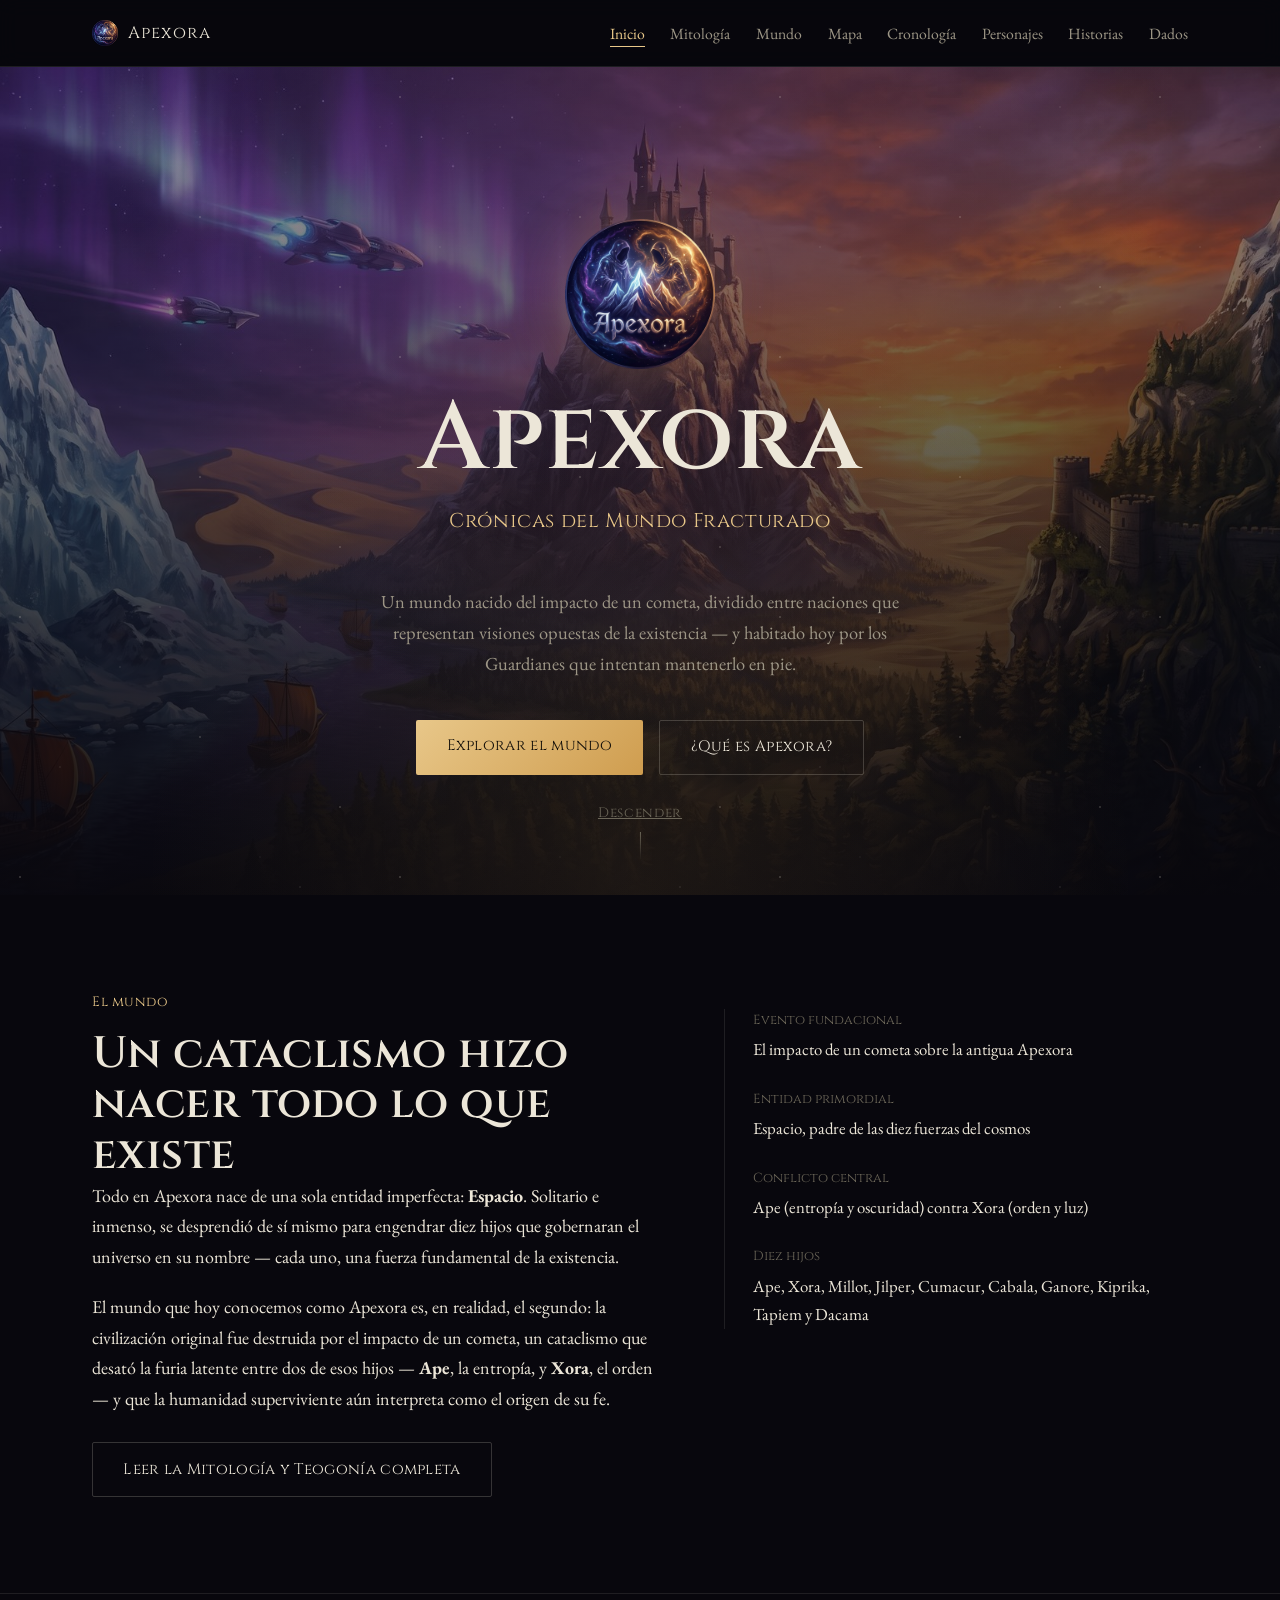
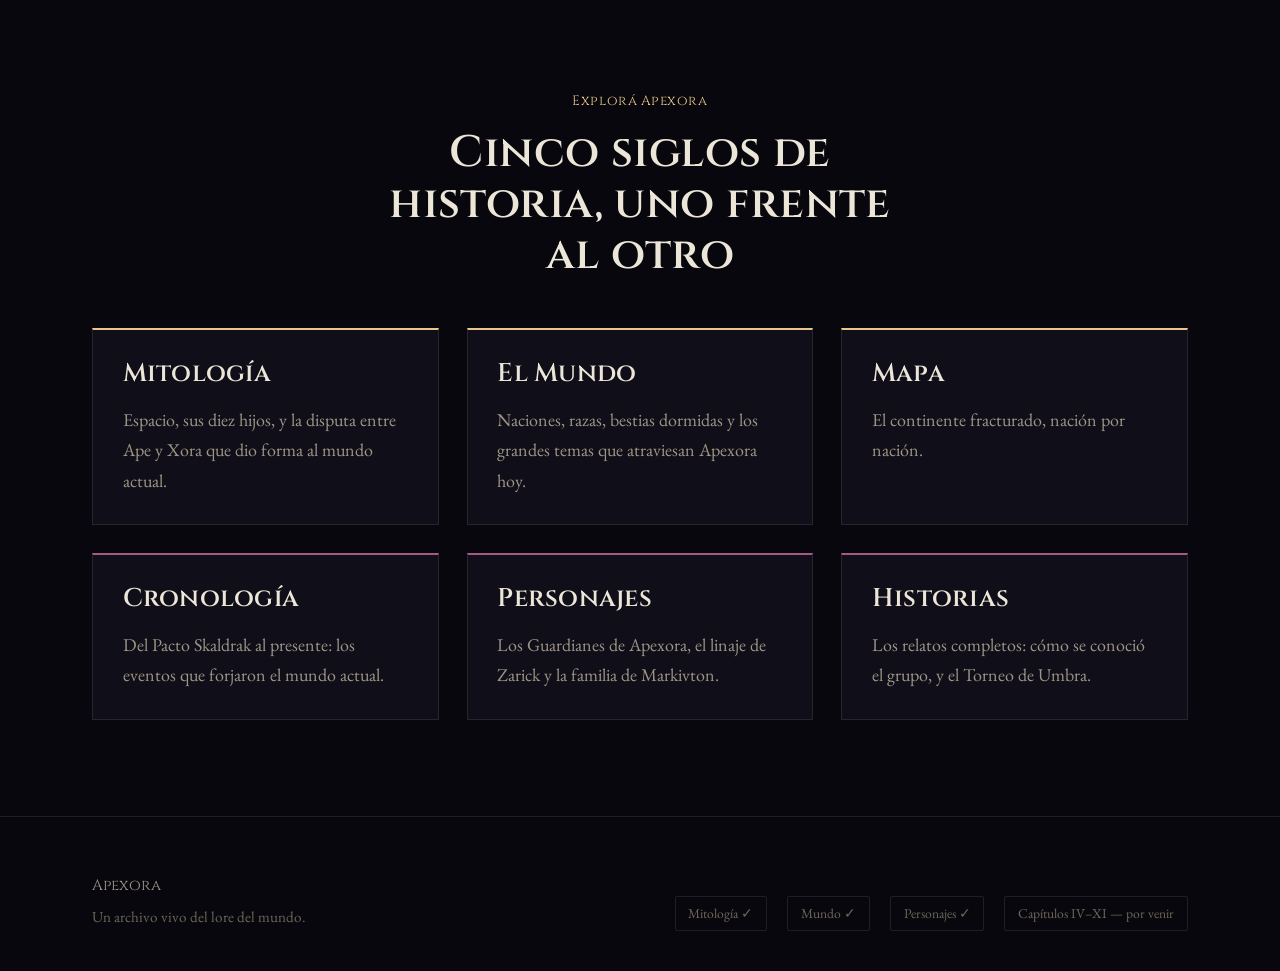
==== index.html @ 6c6b40bd "changes" ====
<!DOCTYPE html>
<html lang="es">
<head>
<meta charset="UTF-8">
<meta name="viewport" content="width=device-width, initial-scale=1.0">
<title>Apexora — Crónicas del Mundo Fracturado</title>
<meta name="description" content="Apexora: un mundo nacido del impacto de un cometa. Mitología, naciones, historia y los Guardianes que lo habitan hoy.">
<link rel="icon" href="assets/favicon.png" type="image/png">
<link rel="stylesheet" href="css/style.css">
</head>
<body>

<nav class="nav">
  <div class="nav-inner">
    <a href="index.html" class="nav-logo">
      <img class="nav-logo-mark" src="assets/logo-96.png" alt="">
      Apexora
    </a>
    <button class="nav-toggle" aria-label="Abrir menú" aria-expanded="false">&#9776;</button>
    <ul class="nav-links">
      <li><a href="index.html" class="active">Inicio</a></li>
      <li><a href="mitologia.html">Mitología</a></li>
      <li><a href="mundo.html">Mundo</a></li>
      <li><a href="mapa.html">Mapa</a></li>
      <li><a href="linea-tiempo.html">Cronología</a></li>
      <li><a href="personajes.html">Personajes</a></li>
      <li><a href="historias.html">Historias</a></li>
      <li><a href="dados.html">Dados</a></li>
    </ul>
  </div>
</nav>

<header class="hero">
  <div class="starfield" aria-hidden="true"></div>
  <img class="hero-emblem" src="assets/logo-360.png" alt="Emblema de Apexora">
  <h1>Apexora</h1>
  <p class="tagline">Crónicas del Mundo Fracturado</p>
  <p class="lede">Un mundo nacido del impacto de un cometa, dividido entre naciones que representan visiones opuestas de la existencia — y habitado hoy por los Guardianes que intentan mantenerlo en pie.</p>
  <div class="hero-actions">
    <a href="mundo.html" class="btn btn-primary">Explorar el mundo</a>
    <a href="#que-es" class="btn btn-ghost">¿Qué es Apexora?</a>
  </div>
  <a href="#que-es" class="scroll-cue">Descender</a>
</header>

<main>

<section id="que-es">
  <div class="wrap">
    <div class="intro-grid">
      <div class="prose">
        <p class="eyebrow">El mundo</p>
        <h2>Un cataclismo hizo nacer todo lo que existe</h2>
        <p>Todo en Apexora nace de una sola entidad imperfecta: <strong>Espacio</strong>. Solitario e inmenso, se desprendió de sí mismo para engendrar diez hijos que gobernaran el universo en su nombre — cada uno, una fuerza fundamental de la existencia.</p>
        <p>El mundo que hoy conocemos como Apexora es, en realidad, el segundo: la civilización original fue destruida por el impacto de un cometa, un cataclismo que desató la furia latente entre dos de esos hijos — <strong>Ape</strong>, la entropía, y <strong>Xora</strong>, el orden — y que la humanidad superviviente aún interpreta como el origen de su fe.</p>
        <p><a href="mitologia.html" class="btn btn-ghost" style="margin-top:0.5rem;">Leer la Mitología y Teogonía completa</a></p>
      </div>
      <dl class="fact-list">
        <div>
          <dt>Evento fundacional</dt>
          <dd>El impacto de un cometa sobre la antigua Apexora</dd>
        </div>
        <div>
          <dt>Entidad primordial</dt>
          <dd>Espacio, padre de las diez fuerzas del cosmos</dd>
        </div>
        <div>
          <dt>Conflicto central</dt>
          <dd>Ape (entropía y oscuridad) contra Xora (orden y luz)</dd>
        </div>
        <div>
          <dt>Diez hijos</dt>
          <dd>Ape, Xora, Millot, Jilper, Cumacur, Cabala, Ganore, Kiprika, Tapiem y Dacama</dd>
        </div>
      </dl>
    </div>
  </div>
</section>

<hr class="divider">

<section>
  <div class="wrap">
    <div class="section-head center" style="margin-left:auto;margin-right:auto;max-width:34rem;">
      <p class="eyebrow" style="text-align:center;">Explorá Apexora</p>
      <h2>Cinco siglos de historia, uno frente al otro</h2>
    </div>
    <div class="nation-grid cols-3">
      <article class="nation-card">
        <h3><a href="mitologia.html" style="text-decoration:none;color:inherit;">Mitología</a></h3>
        <p style="color:var(--ink-dim);margin:0;">Espacio, sus diez hijos, y la disputa entre Ape y Xora que dio forma al mundo actual.</p>
      </article>
      <article class="nation-card">
        <h3><a href="mundo.html" style="text-decoration:none;color:inherit;">El Mundo</a></h3>
        <p style="color:var(--ink-dim);margin:0;">Naciones, razas, bestias dormidas y los grandes temas que atraviesan Apexora hoy.</p>
      </article>
      <article class="nation-card">
        <h3><a href="mapa.html" style="text-decoration:none;color:inherit;">Mapa</a></h3>
        <p style="color:var(--ink-dim);margin:0;">El continente fracturado, nación por nación.</p>
      </article>
      <article class="nation-card umbra-accent">
        <h3><a href="linea-tiempo.html" style="text-decoration:none;color:inherit;">Cronología</a></h3>
        <p style="color:var(--ink-dim);margin:0;">Del Pacto Skaldrak al presente: los eventos que forjaron el mundo actual.</p>
      </article>
      <article class="nation-card umbra-accent">
        <h3><a href="personajes.html" style="text-decoration:none;color:inherit;">Personajes</a></h3>
        <p style="color:var(--ink-dim);margin:0;">Los Guardianes de Apexora, el linaje de Zarick y la familia de Markivton.</p>
      </article>
      <article class="nation-card umbra-accent">
        <h3><a href="historias.html" style="text-decoration:none;color:inherit;">Historias</a></h3>
        <p style="color:var(--ink-dim);margin:0;">Los relatos completos: cómo se conoció el grupo, y el Torneo de Umbra.</p>
      </article>
    </div>
  </div>
</section>

</main>

<footer>
  <div class="wrap footer-inner">
    <div>
      <div class="f-title">Apexora</div>
      <div>Un archivo vivo del lore del mundo.</div>
    </div>
    <ul class="roadmap">
      <li>Mitología ✓</li>
      <li>Mundo ✓</li>
      <li>Personajes ✓</li>
      <li>Capítulos IV–XI — por venir</li>
    </ul>
  </div>
</footer>

<script src="js/main.js"></script>
</body>
</html>
---- css/style.css ----
/* =========================================================
   APEXORA — hoja de estilos principal
   Sistema de diseño: cosmogonía oscura.
   Dualidad Ape (entropía/oscuridad) vs Xora (orden/luz)
   ========================================================= */

@import url('https://fonts.googleapis.com/css2?family=Cinzel:wght@400;600;700&family=EB+Garamond:ital,wght@0,400;0,500;0,600;1,400&display=swap');

:root {
  /* Color */
  --bg:        #08070d;
  --bg-elev:   #100e18;
  --bg-elev-2: #17141f;
  --gold:      #cf9d4f;
  --gold-soft: #e8c789;
  --umbra:     #6f2f52;
  --umbra-soft:#a35a83;
  --ink:       #ece6d8;
  --ink-dim:   #9d9686;
  --ink-faint: #6c6759;
  --line:      rgba(236, 230, 216, 0.10);
  --line-strong: rgba(236, 230, 216, 0.20);

  /* Type */
  --f-display: 'Cinzel', 'Iowan Old Style', serif;
  --f-body: 'EB Garamond', 'Iowan Old Style', Georgia, serif;

  /* Layout */
  --content-w: 42rem;
  --wide-w: 72rem;
}

* { box-sizing: border-box; }

html {
  scroll-behavior: smooth;
}

@media (prefers-reduced-motion: reduce) {
  html { scroll-behavior: auto; }
  * { animation-duration: 0.001ms !important; animation-iteration-count: 1 !important; transition-duration: 0.001ms !important; }
}

body {
  margin: 0;
  background: var(--bg);
  color: var(--ink);
  font-family: var(--f-body);
  font-size: 1.125rem;
  line-height: 1.7;
  -webkit-font-smoothing: antialiased;
}

img { max-width: 100%; display: block; }

a { color: inherit; }

::selection {
  background: var(--umbra);
  color: var(--ink);
}

:focus-visible {
  outline: 2px solid var(--gold-soft);
  outline-offset: 3px;
}

h1, h2, h3 {
  font-family: var(--f-display);
  font-weight: 600;
  letter-spacing: 0.01em;
  margin: 0;
  color: var(--ink);
}

h1 { font-size: clamp(2.75rem, 8vw, 6rem); line-height: 1.05; }
h2 { font-size: clamp(1.9rem, 4vw, 2.75rem); line-height: 1.15; }
h3 { font-size: clamp(1.25rem, 2.4vw, 1.6rem); line-height: 1.25; }

p { margin: 0 0 1.1em; }
p:last-child { margin-bottom: 0; }

.eyebrow {
  font-family: var(--f-display);
  font-size: 0.85rem;
  color: var(--gold-soft);
  letter-spacing: 0.04em;
}

/* ---------- layout helpers ---------- */

.wrap {
  max-width: var(--wide-w);
  margin: 0 auto;
  padding: 0 1.75rem;
}

.prose {
  max-width: var(--content-w);
}

.center { text-align: center; }

section {
  padding: 6rem 0;
  position: relative;
}

.section-head {
  max-width: 38rem;
  margin: 0 0 3rem;
}

.section-head + .section-head { margin-top: 0; }

.divider {
  border: none;
  height: 1px;
  background: var(--line);
  margin: 0;
}

/* ---------- starfield background ---------- */

.starfield {
  position: absolute;
  inset: 0;
  overflow: hidden;
  pointer-events: none;
  background:
    radial-gradient(ellipse at 50% 0%, rgba(111, 47, 82, 0.28), transparent 60%),
    radial-gradient(ellipse at 50% 100%, rgba(207, 157, 79, 0.10), transparent 55%);
}

.starfield::before,
.starfield::after {
  content: "";
  position: absolute;
  inset: 0;
  background-repeat: repeat;
  opacity: 0.6;
}

.starfield::before {
  background-image: radial-gradient(1.5px 1.5px at 20px 30px, rgba(236,230,216,0.55), transparent),
    radial-gradient(1px 1px at 120px 80px, rgba(236,230,216,0.4), transparent),
    radial-gradient(1.5px 1.5px at 200px 150px, rgba(236,230,216,0.5), transparent),
    radial-gradient(1px 1px at 60px 180px, rgba(236,230,216,0.35), transparent),
    radial-gradient(1px 1px at 300px 40px, rgba(236,230,216,0.4), transparent),
    radial-gradient(1.5px 1.5px at 340px 220px, rgba(236,230,216,0.5), transparent);
  background-size: 380px 260px;
}

.starfield::after {
  background-image: radial-gradient(1px 1px at 80px 60px, rgba(236,230,216,0.3), transparent),
    radial-gradient(1px 1px at 260px 190px, rgba(236,230,216,0.3), transparent),
    radial-gradient(1.5px 1.5px at 160px 240px, rgba(236,230,216,0.35), transparent);
  background-size: 300px 300px;
  opacity: 0.4;
}

/* ---------- nav ---------- */

.nav {
  position: sticky;
  top: 0;
  z-index: 40;
  background: rgba(8, 7, 13, 0.72);
  backdrop-filter: blur(10px);
  border-bottom: 1px solid var(--line);
}

.nav-inner {
  display: flex;
  align-items: center;
  justify-content: space-between;
  padding: 1.1rem 1.75rem;
  max-width: var(--wide-w);
  margin: 0 auto;
}

.nav-logo {
  font-family: var(--f-display);
  font-size: 1.05rem;
  letter-spacing: 0.06em;
  text-decoration: none;
  color: var(--ink);
  display: flex;
  align-items: center;
  gap: 0.6rem;
}

.nav-logo-mark {
  width: 26px;
  height: 26px;
  flex: none;
  object-fit: contain;
}

.page-emblem {
  width: min(96px, 22vw);
  margin: 0 0 1.25rem;
  filter: drop-shadow(0 0 20px rgba(207, 157, 79, 0.25));
}

.nav-links {
  display: flex;
  align-items: center;
  gap: 1.6rem;
  list-style: none;
  margin: 0;
  padding: 0;
  flex-wrap: wrap;
  row-gap: 0.5rem;
}

.nav-links a {
  text-decoration: none;
  color: var(--ink-dim);
  font-size: 0.98rem;
  transition: color 0.2s ease;
  border-bottom: 1px solid transparent;
  padding-bottom: 2px;
}

.nav-links a:hover { color: var(--ink); }

.nav-links a.active {
  color: var(--gold-soft);
  border-bottom-color: var(--gold-soft);
}

.nav-links .soon {
  color: var(--ink-faint);
  font-size: 0.98rem;
  cursor: default;
  position: relative;
}

.nav-links .soon sup {
  font-family: var(--f-body);
  font-style: italic;
  font-size: 0.62rem;
  margin-left: 0.15rem;
  color: var(--ink-faint);
}

.nav-toggle {
  display: none;
  background: none;
  border: none;
  color: var(--ink);
  font-size: 1.5rem;
  cursor: pointer;
  padding: 0.25rem 0.5rem;
}

@media (max-width: 780px) {
  .nav-toggle { display: block; }
  .nav-links {
    position: absolute;
    top: 100%;
    left: 0;
    right: 0;
    flex-direction: column;
    align-items: flex-start;
    gap: 1.1rem;
    background: var(--bg-elev);
    padding: 0 1.75rem;
    border-bottom: 1px solid transparent;
    max-height: 0;
    opacity: 0;
    overflow: hidden;
    transition: max-height 0.4s ease, opacity 0.3s ease, padding 0.4s ease, border-color 0.4s ease;
  }
  .nav-links.open {
    max-height: 480px;
    opacity: 1;
    padding: 1.5rem 1.75rem 2rem;
    border-bottom: 1px solid var(--line);
  }
}

/* ---------- hero ---------- */

.hero {
  position: relative;
  min-height: 92vh;
  display: flex;
  flex-direction: column;
  align-items: center;
  justify-content: center;
  text-align: center;
  padding: 6rem 1.75rem 4rem;
  overflow: hidden;
  background-image:
    linear-gradient(180deg, rgba(8,7,13,0.35) 0%, rgba(8,7,13,0.7) 58%, rgba(8,7,13,0.97) 100%),
    url('../assets/hero-landscape.jpg');
  background-size: cover;
  background-position: center 32%;
}

.hero-orbit {
  width: min(420px, 78vw);
  margin: 0 auto 1.25rem;
  opacity: 0;
  animation: rise 1.1s ease 0.1s forwards;
}

.hero-emblem {
  width: min(150px, 32vw);
  margin: 0 auto 1.25rem;
  opacity: 0;
  animation: rise 1.1s ease 0.1s forwards;
  filter: drop-shadow(0 0 28px rgba(207, 157, 79, 0.3));
}

.hero h1 {
  opacity: 0;
  animation: rise 1s ease 0.35s forwards;
}

.hero .tagline {
  opacity: 0;
  animation: rise 1s ease 0.55s forwards;
  font-family: var(--f-display);
  color: var(--gold-soft);
  font-size: clamp(1rem, 1.6vw, 1.25rem);
  letter-spacing: 0.03em;
  margin-top: 0.9rem;
}

.hero .lede {
  opacity: 0;
  animation: rise 1s ease 0.72s forwards;
  max-width: 34rem;
  margin: 1.6rem auto 0;
  color: var(--ink-dim);
  font-size: 1.15rem;
}

.hero-actions {
  opacity: 0;
  animation: rise 1s ease 0.9s forwards;
  margin-top: 2.5rem;
  display: flex;
  gap: 1rem;
  flex-wrap: wrap;
  justify-content: center;
}

@keyframes rise {
  from { opacity: 0; transform: translateY(14px); }
  to { opacity: 1; transform: translateY(0); }
}

.btn {
  display: inline-block;
  font-family: var(--f-display);
  font-size: 0.95rem;
  letter-spacing: 0.02em;
  text-decoration: none;
  padding: 0.85rem 1.9rem;
  border-radius: 2px;
  transition: transform 0.2s ease, background 0.2s ease, border-color 0.2s ease;
}

.btn-primary {
  background: linear-gradient(135deg, var(--gold-soft), var(--gold));
  color: #14100a;
}

.btn-primary:hover { transform: translateY(-2px); }

.btn-ghost {
  border: 1px solid var(--line-strong);
  color: var(--ink);
}

.btn-ghost:hover { border-color: var(--gold-soft); color: var(--gold-soft); }

.scroll-cue {
  position: absolute;
  bottom: 2.2rem;
  left: 50%;
  transform: translateX(-50%);
  color: var(--ink-faint);
  font-size: 0.85rem;
  font-family: var(--f-display);
  letter-spacing: 0.05em;
  display: flex;
  flex-direction: column;
  align-items: center;
  gap: 0.4rem;
}

.scroll-cue::after {
  content: "";
  width: 1px;
  height: 28px;
  background: linear-gradient(var(--ink-faint), transparent);
}

/* ---------- intro / summary blocks ---------- */

.intro-grid {
  display: grid;
  grid-template-columns: 1.1fr 0.9fr;
  gap: 4rem;
  align-items: start;
}

@media (max-width: 860px) {
  .intro-grid { grid-template-columns: 1fr; gap: 2.5rem; }
}

.fact-list {
  display: flex;
  flex-direction: column;
  gap: 1.5rem;
  border-left: 1px solid var(--line);
  padding-left: 1.75rem;
}

.fact-list dt {
  font-family: var(--f-display);
  font-size: 0.82rem;
  color: var(--ink-faint);
  margin-bottom: 0.25rem;
}

.fact-list dd {
  margin: 0;
  font-size: 1.05rem;
  color: var(--ink);
}

/* ---------- orbit diagram ---------- */

.orbit-wrap {
  position: relative;
  width: 100%;
  max-width: 560px;
  margin: 0 auto;
}

.orbit-caption {
  min-height: 4.5rem;
  text-align: center;
  margin-top: 1.5rem;
}

.orbit-caption .name {
  font-family: var(--f-display);
  font-size: 1.15rem;
  color: var(--gold-soft);
}

.orbit-caption .epithet {
  color: var(--ink-dim);
  font-style: italic;
  font-size: 0.95rem;
  margin-top: 0.2rem;
}

.orbit-caption .hint {
  color: var(--ink-faint);
  font-size: 0.9rem;
}

.orbit-node { cursor: pointer; }
.orbit-node circle.core { transition: r 0.2s ease, opacity 0.2s ease; }
.orbit-node text { font-family: var(--f-display); pointer-events: none; }
.orbit-node:hover circle.core,
.orbit-node.active circle.core { r: 9; }
.orbit-ring { animation: spin 120s linear infinite; transform-origin: center; }

@keyframes spin {
  to { transform: rotate(360deg); }
}

@media (prefers-reduced-motion: reduce) {
  .orbit-ring { animation: none; }
}

/* ---------- deity cards ---------- */

.pair {
  display: grid;
  grid-template-columns: 1fr auto 1fr;
  gap: 2.5rem;
  align-items: stretch;
  padding: 3rem 0;
  border-top: 1px solid var(--line);
}

.pair:first-of-type { border-top: none; }

.pair-vs {
  display: flex;
  align-items: center;
  justify-content: center;
  font-family: var(--f-display);
  color: var(--ink-faint);
  font-size: 0.8rem;
}

@media (max-width: 780px) {
  .pair { grid-template-columns: 1fr; gap: 1.5rem; }
  .pair-vs { display: none; }
}

.deity {
  padding: 0.25rem 0;
}

.deity h3 {
  color: var(--gold-soft);
}

.deity.umbra h3 { color: var(--umbra-soft); }

.deity .epithet {
  display: block;
  font-style: italic;
  color: var(--ink-dim);
  font-size: 0.95rem;
  margin: 0.15rem 0 0.9rem;
}

.solo-deities {
  display: grid;
  grid-template-columns: 1fr 1fr;
  gap: 2.5rem;
  padding-top: 3rem;
  border-top: 1px solid var(--line);
}

@media (max-width: 780px) {
  .solo-deities { grid-template-columns: 1fr; }
}

/* ---------- feature panel (Espacio) ---------- */

.panel {
  background: var(--bg-elev);
  border: 1px solid var(--line);
  padding: clamp(2rem, 5vw, 4rem);
  border-radius: 3px;
  position: relative;
}

.panel::before {
  content: "";
  position: absolute;
  top: 0; left: 0; right: 0;
  height: 1px;
  background: linear-gradient(90deg, transparent, var(--gold-soft), var(--umbra-soft), transparent);
  opacity: 0.6;
}

/* ---------- duality split (Apexora / world section) ---------- */

.duality {
  position: relative;
  background:
    linear-gradient(120deg, rgba(207,157,79,0.10), transparent 45%),
    linear-gradient(240deg, rgba(111,47,82,0.22), transparent 45%);
  border: 1px solid var(--line);
  padding: clamp(2rem, 5vw, 4rem);
}

.duality-labels {
  display: flex;
  justify-content: space-between;
  font-family: var(--f-display);
  font-size: 0.85rem;
  margin-bottom: 2rem;
  color: var(--ink-faint);
}

.duality-labels .light { color: var(--gold-soft); }
.duality-labels .dark { color: var(--umbra-soft); }

/* ---------- footer ---------- */

footer {
  border-top: 1px solid var(--line);
  padding: 3.5rem 0 2.5rem;
  color: var(--ink-faint);
  font-size: 0.95rem;
}

.footer-inner {
  display: flex;
  justify-content: space-between;
  align-items: flex-end;
  flex-wrap: wrap;
  gap: 1.5rem;
}

.footer-inner .f-title {
  font-family: var(--f-display);
  color: var(--ink-dim);
  font-size: 0.95rem;
  margin-bottom: 0.4rem;
}

.roadmap {
  display: flex;
  gap: 1.25rem;
  flex-wrap: wrap;
  list-style: none;
  padding: 0;
  margin: 0;
}

.roadmap li {
  border: 1px solid var(--line);
  padding: 0.3rem 0.8rem;
  border-radius: 2px;
  font-size: 0.85rem;
}

/* ---------- page header (non-hero pages) ---------- */

.page-header {
  padding: 5rem 0 3rem;
  position: relative;
}

.page-header h1 {
  font-size: clamp(2.25rem, 6vw, 3.75rem);
}

.toc {
  display: flex;
  gap: 1.75rem;
  flex-wrap: wrap;
  margin-top: 2rem;
  padding-top: 1.5rem;
  border-top: 1px solid var(--line);
}

.toc a {
  text-decoration: none;
  color: var(--ink-dim);
  font-size: 0.95rem;
  border-bottom: 1px solid transparent;
  transition: color 0.25s ease, border-color 0.25s ease;
}

.toc a:hover { color: var(--gold-soft); border-color: var(--gold-soft); }

/* ---------- nation / region cards ---------- */

.nation-grid {
  display: grid;
  grid-template-columns: 1fr 1fr;
  gap: 1.75rem;
}

.nation-grid.cols-3 { grid-template-columns: repeat(3, 1fr); }

@media (max-width: 900px) {
  .nation-grid.cols-3 { grid-template-columns: 1fr 1fr; }
}

@media (max-width: 780px) {
  .nation-grid { grid-template-columns: 1fr; }
}

.nation-card {
  background: var(--bg-elev);
  border: 1px solid var(--line);
  border-top: 2px solid var(--gold-soft);
  padding: 1.75rem 1.85rem;
  transition: transform 0.3s ease, border-color 0.3s ease, box-shadow 0.3s ease;
}

.nation-card:hover {
  transform: translateY(-3px);
  box-shadow: 0 14px 28px rgba(0,0,0,0.28);
}

.nation-card.umbra-accent { border-top-color: var(--umbra-soft); }

.nation-card h3 { margin-bottom: 0.9rem; }

.nation-card dl {
  margin: 0;
  display: grid;
  grid-template-columns: auto 1fr;
  gap: 0.35rem 0.75rem;
  font-size: 0.98rem;
}

.nation-card dt {
  color: var(--ink-faint);
  font-family: var(--f-display);
  font-size: 0.78rem;
  align-self: baseline;
  padding-top: 0.15rem;
}

.nation-card dd {
  margin: 0;
  color: var(--ink);
}

.chip-row {
  display: flex;
  flex-wrap: wrap;
  gap: 0.75rem;
}

.chip {
  border: 1px solid var(--line);
  padding: 0.5rem 1rem;
  border-radius: 2px;
  font-size: 0.95rem;
  color: var(--ink-dim);
  transition: border-color 0.25s ease, color 0.25s ease;
}

.chip:hover { border-color: var(--gold-soft); color: var(--ink); }

.hint {
  color: var(--ink-faint);
  font-size: 0.95rem;
  font-style: italic;
}

.chip strong { color: var(--ink); }

/* ---------- map page ---------- */

.map-figure {
  border: 1px solid var(--line);
  padding: 0.5rem;
  background: var(--bg-elev);
}

.map-figure img { width: 100%; display: block; }

.region-list {
  display: grid;
  grid-template-columns: repeat(auto-fill, minmax(220px, 1fr));
  gap: 1rem;
  margin-top: 2rem;
  list-style: none;
  padding: 0;
}

.region-list li {
  border: 1px solid var(--line);
  padding: 1rem 1.25rem;
  transition: border-color 0.25s ease, transform 0.25s ease;
}

.region-list li:hover { border-color: var(--gold-soft); transform: translateY(-2px); }

.region-list .r-name {
  font-family: var(--f-display);
  color: var(--gold-soft);
  font-size: 1rem;
}

.region-list .r-status {
  display: block;
  margin-top: 0.3rem;
  color: var(--ink-faint);
  font-size: 0.88rem;
  font-style: italic;
}

.region-list a.r-name { text-decoration: none; }
.region-list a.r-name:hover { text-decoration: underline; }

/* ---------- lore tables ---------- */

.lore-table {
  width: 100%;
  border-collapse: collapse;
  margin: 1.75rem 0;
  font-size: 0.92rem;
}

.lore-table caption {
  text-align: left;
  font-family: var(--f-display);
  font-size: 0.85rem;
  color: var(--ink-faint);
  margin-bottom: 0.6rem;
}

.lore-table th, .lore-table td {
  border-bottom: 1px solid var(--line);
  padding: 0.55rem 0.75rem;
  text-align: left;
}

.lore-table th {
  color: var(--gold-soft);
  font-family: var(--f-display);
  font-weight: 400;
  font-size: 0.82rem;
}

.lore-table td { color: var(--ink-dim); }
.lore-table td:first-child { color: var(--ink); }

.lore-table-scroll {
  overflow-x: auto;
}

/* ---------- timeline ---------- */

.timeline {
  position: relative;
  padding-left: 2rem;
  border-left: 1px solid var(--line-strong);
}

.timeline-item {
  position: relative;
  padding-bottom: 2.75rem;
}

.timeline-item:last-child { padding-bottom: 0; }

.timeline-item::before {
  content: "";
  position: absolute;
  left: -2.4rem;
  top: 0.35rem;
  width: 10px;
  height: 10px;
  border-radius: 50%;
  background: var(--gold-soft);
  box-shadow: 0 0 0 4px rgba(207,157,79,0.15);
}

.timeline-item .year {
  font-family: var(--f-display);
  color: var(--gold-soft);
  font-size: 0.95rem;
  display: block;
  margin-bottom: 0.3rem;
}

.timeline-item h3 { margin-bottom: 0.5rem; }

/* ---------- character cards ---------- */

.char-grid {
  display: grid;
  grid-template-columns: 1fr 1fr 1fr;
  gap: 1.75rem;
}

@media (max-width: 980px) {
  .char-grid { grid-template-columns: 1fr 1fr; }
}

@media (max-width: 620px) {
  .char-grid { grid-template-columns: 1fr; }
}

.char-card {
  background: var(--bg-elev);
  border: 1px solid var(--line);
  padding: 1.6rem 1.5rem;
  display: flex;
  flex-direction: column;
  gap: 0.6rem;
  transition: transform 0.3s ease, box-shadow 0.3s ease;
}

.char-card:hover {
  transform: translateY(-3px);
  box-shadow: 0 14px 28px rgba(0,0,0,0.28);
}

.char-card h3 { font-size: 1.15rem; }

.char-card .role {
  font-style: italic;
  color: var(--gold-soft);
  font-size: 0.9rem;
  margin-top: -0.4rem;
}

.char-card p {
  font-size: 1rem;
  color: var(--ink-dim);
}

.char-card .stats {
  font-size: 0.85rem;
  color: var(--ink-faint);
  border-top: 1px solid var(--line);
  padding-top: 0.6rem;
  margin-top: auto;
}

/* ---------- story / historias page ---------- */

.story-block {
  max-width: var(--content-w);
  margin: 0 auto;
}

.story-block h3 {
  color: var(--gold-soft);
  margin-top: 2.5rem;
  margin-bottom: 1rem;
}

.story-block h4 {
  font-family: var(--f-display);
  font-size: 1.05rem;
  color: var(--ink);
  margin: 2rem 0 0.75rem;
}

.story-block p { color: var(--ink); }

.story-meta {
  color: var(--ink-faint);
  font-style: italic;
  font-size: 0.95rem;
  margin-bottom: 1.5rem;
}

.dialogue { color: var(--ink); }

.bracket-note {
  background: var(--bg-elev);
  border: 1px solid var(--line);
  padding: 1.5rem 1.75rem;
  margin: 1.5rem 0;
  font-size: 0.98rem;
}

.upcoming-chapters {
  list-style: none;
  padding: 0;
  display: grid;
  grid-template-columns: 1fr 1fr;
  gap: 0.6rem;
  color: var(--ink-faint);
  font-size: 0.95rem;
}

@media (max-width: 620px) {
  .upcoming-chapters { grid-template-columns: 1fr; }
}

/* ---------- scroll reveal ---------- */

.reveal {
  opacity: 0;
  transform: translateY(18px);
  transition: opacity 0.7s ease, transform 0.7s ease;
}

.reveal.is-visible {
  opacity: 1;
  transform: translateY(0);
}

@media (prefers-reduced-motion: reduce) {
  .reveal { opacity: 1; transform: none; transition: none; }
}

/* ---------- dice roller ---------- */

.dice-grid {
  display: grid;
  grid-template-columns: repeat(auto-fit, minmax(84px, 1fr));
  gap: 0.85rem;
  margin: 2rem 0;
}

.die-btn {
  font-family: var(--f-display);
  font-size: 1.1rem;
  color: var(--ink-dim);
  background: var(--bg-elev);
  border: 1px solid var(--line);
  padding: 1.1rem 0.5rem;
  cursor: pointer;
  transition: border-color 0.2s ease, color 0.2s ease, transform 0.2s ease, background 0.2s ease;
}

.die-btn:hover { border-color: var(--gold-soft); color: var(--ink); transform: translateY(-2px); }

.die-btn.active {
  color: #14100a;
  background: linear-gradient(135deg, var(--gold-soft), var(--gold));
  border-color: var(--gold);
}

.roll-controls {
  display: flex;
  flex-wrap: wrap;
  gap: 2rem;
  align-items: flex-end;
  margin-bottom: 2rem;
  transition: opacity 0.3s ease;
}

.roll-field label {
  display: block;
  font-family: var(--f-display);
  font-size: 0.78rem;
  color: var(--ink-faint);
  margin-bottom: 0.5rem;
}

.stepper {
  display: flex;
  align-items: stretch;
  border: 1px solid var(--line);
  transition: border-color 0.25s ease;
}

.stepper button {
  background: none;
  border: none;
  color: var(--ink-dim);
  font-size: 1.1rem;
  width: 2.5rem;
  cursor: pointer;
  transition: color 0.2s ease, background 0.2s ease;
}

.stepper button:hover { color: var(--gold-soft); background: rgba(207,157,79,0.08); }

.stepper input {
  width: 3.5rem;
  border: none;
  border-left: 1px solid var(--line);
  border-right: 1px solid var(--line);
  background: transparent;
  color: var(--ink);
  text-align: center;
  font-family: var(--f-body);
  font-size: 1rem;
  -moz-appearance: textfield;
}

.stepper input::-webkit-outer-spin-button,
.stepper input::-webkit-inner-spin-button { -webkit-appearance: none; margin: 0; }

.adv-toggle { display: flex; gap: 0.6rem; }

.adv-btn {
  border: 1px solid var(--line);
  background: none;
  color: var(--ink-dim);
  font-family: var(--f-display);
  font-size: 0.82rem;
  padding: 0.6rem 1rem;
  cursor: pointer;
  transition: border-color 0.2s ease, color 0.2s ease, background 0.2s ease;
}

.adv-btn:hover { border-color: var(--gold-soft); color: var(--ink); }

.adv-btn.active { color: var(--gold-soft); border-color: var(--gold-soft); background: rgba(207,157,79,0.1); }

.roll-btn {
  display: block;
  width: 100%;
  text-align: center;
  border: none;
  cursor: pointer;
  font-size: 1.05rem;
}

.roll-result {
  margin-top: 2rem;
  text-align: center;
  transition: border-color 0.3s ease;
}

.roll-total {
  font-family: var(--f-display);
  font-size: clamp(3rem, 10vw, 5rem);
  color: var(--gold-soft);
  line-height: 1;
}

.roll-total.rolling { animation: roll-shake 0.08s linear infinite; }

@keyframes roll-shake {
  0% { transform: translateY(0) rotate(0deg); }
  25% { transform: translateY(-3px) rotate(-2deg); }
  50% { transform: translateY(0) rotate(0deg); }
  75% { transform: translateY(3px) rotate(2deg); }
  100% { transform: translateY(0) rotate(0deg); }
}

.roll-breakdown {
  margin-top: 0.75rem;
  color: var(--ink-dim);
  font-size: 1rem;
}

.roll-crit { color: var(--gold-soft); }
.roll-fail { color: var(--umbra-soft); }

.roll-history {
  list-style: none;
  padding: 0;
  margin: 2rem 0 0;
  display: flex;
  flex-direction: column;
  gap: 0.75rem;
}

.roll-history li {
  border: 1px solid var(--line);
  padding: 0.85rem 1.1rem;
  font-size: 0.95rem;
  color: var(--ink-dim);
  display: flex;
  justify-content: space-between;
  gap: 1rem;
  transition: border-color 0.25s ease, transform 0.25s ease;
}

.roll-history li:hover { border-color: var(--gold-soft); transform: translateX(2px); }

.roll-history li .rh-total {
  color: var(--gold-soft);
  font-family: var(--f-display);
}

@media (prefers-reduced-motion: reduce) {
  .roll-total.rolling { animation: none; }
}

@media (max-width: 560px) {
  .roll-controls { gap: 1.25rem; }
}
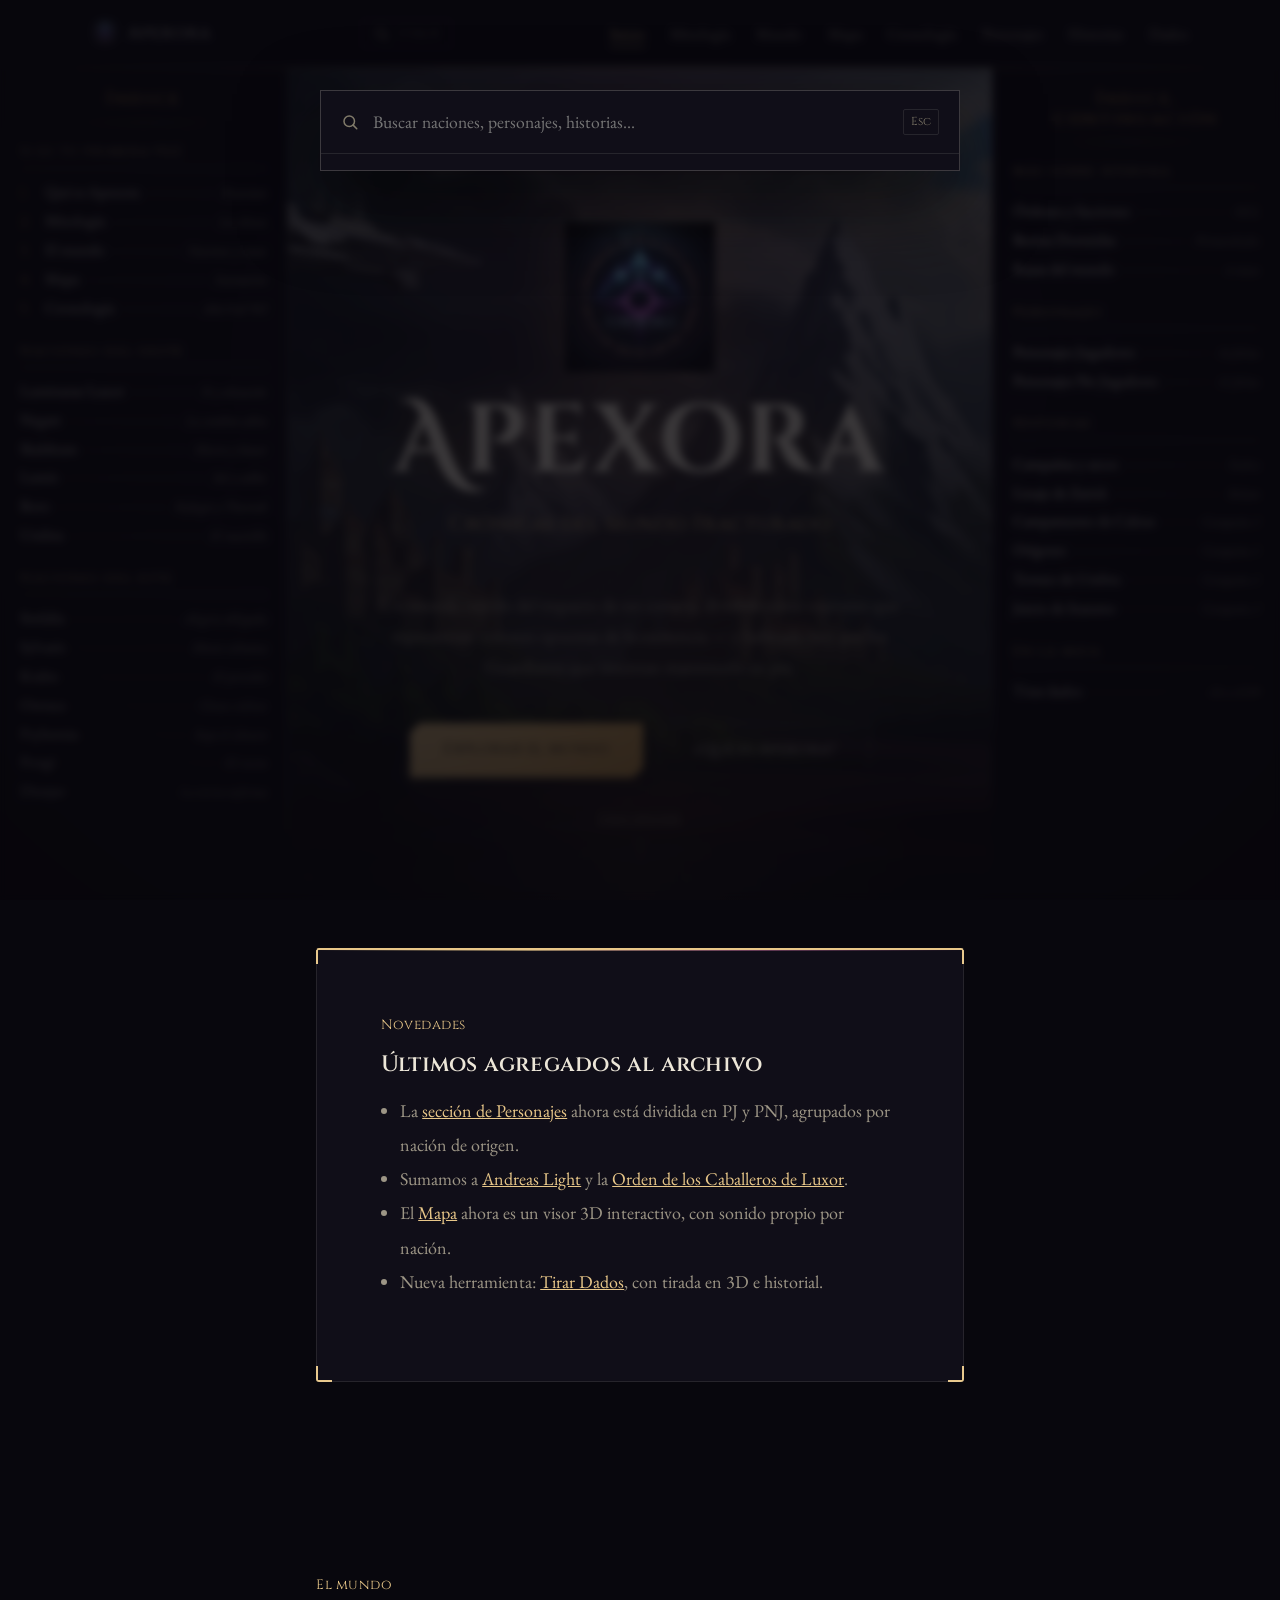
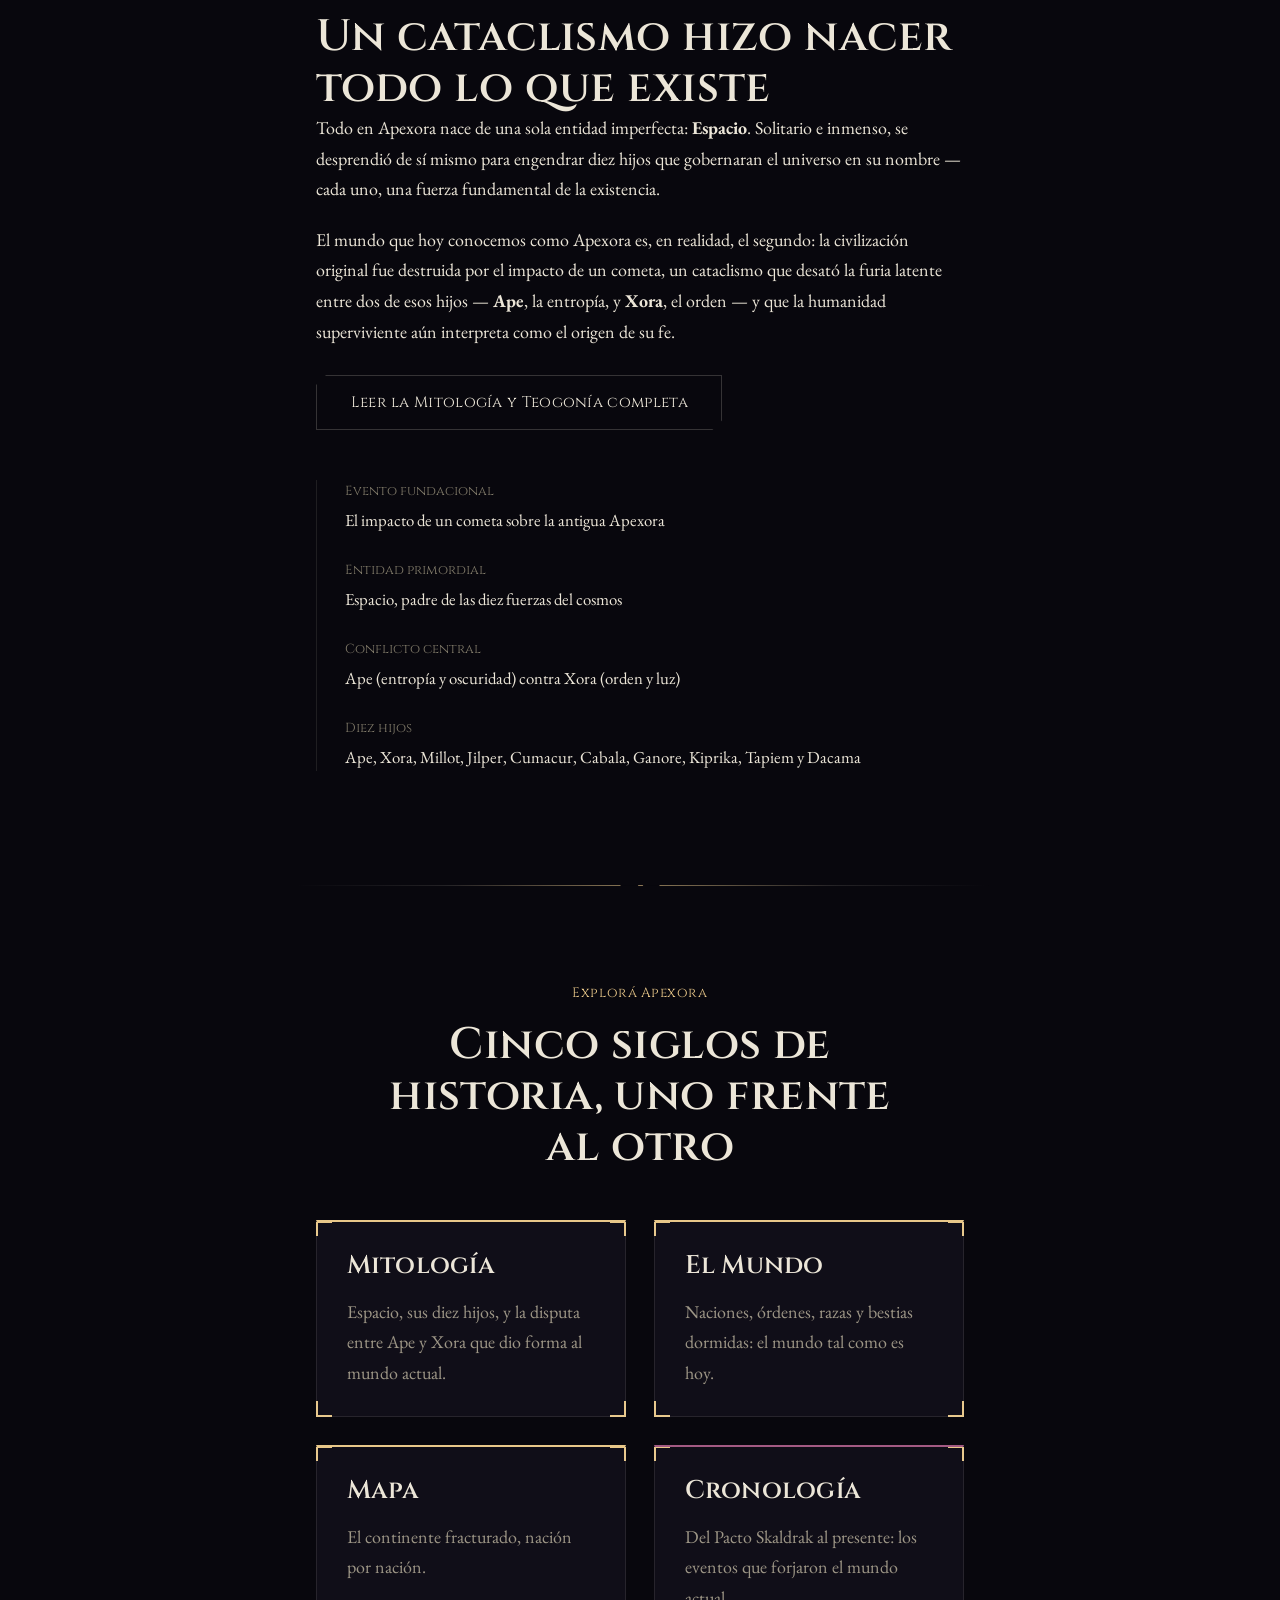
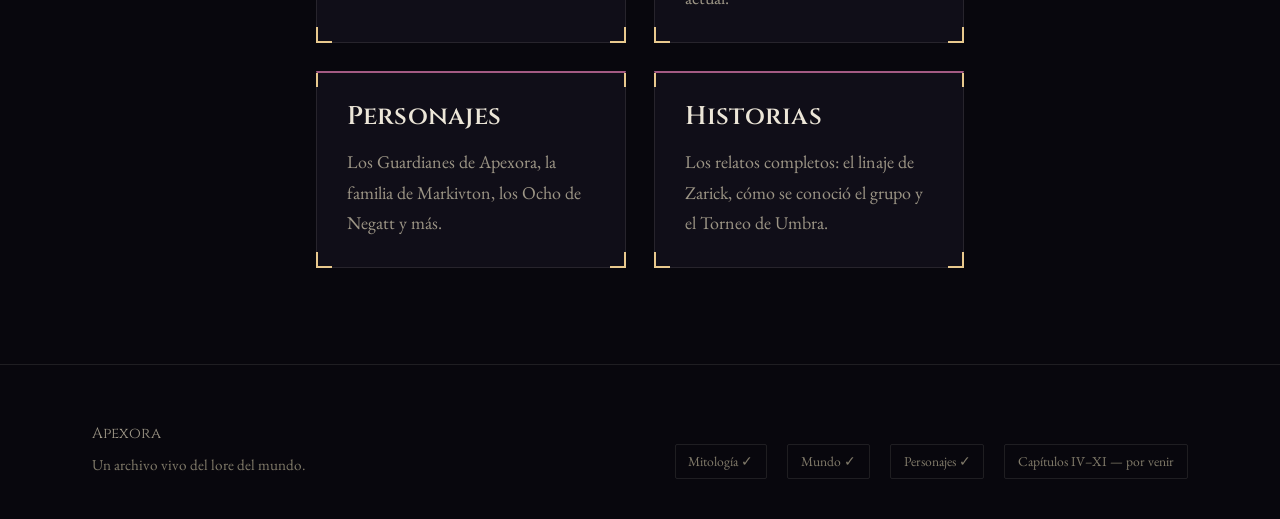
==== commit e2fefc8e: "search" ====
--- a/index.html
+++ b/index.html
@@ -7,6 +7,265 @@
 <meta name="description" content="Apexora: un mundo nacido del impacto de un cometa. Mitología, naciones, historia y los Guardianes que lo habitan hoy.">
 <link rel="icon" href="assets/favicon.png" type="image/png">
 <link rel="stylesheet" href="css/style.css">
+<script>document.documentElement.classList.add('js');</script>
+
+<style>
+/* ==========================================================
+   Portada con índices laterales (estilo índice de libro)
+   Todo lo de esta portada vive acá, con prefijo .home-shell / .ix-
+   ========================================================== */
+
+.home-shell {
+  --nav-h: 4.25rem;
+  --ix-gold: var(--gold, #cf9d4f);
+  --ix-gold-soft: var(--gold-soft, #e8c789);
+  --ix-ink: var(--ink, #ece6d8);
+  --ix-dim: var(--ink-dim, #9d9686);
+  --ix-faint: var(--ink-faint, #6c6759);
+  --ix-line: var(--line-strong, rgba(236, 230, 216, 0.2));
+
+  display: grid;
+  grid-template-columns: minmax(0, 1fr);
+  grid-template-areas: "hero" "left" "right" "main";
+  max-width: none;
+  margin: 0;
+}
+.home-shell > .hero      { grid-area: hero; min-width: 0; min-height: 0; }
+.home-shell > .ix-left   { grid-area: left; }
+.home-shell > .ix-right  { grid-area: right; }
+.home-shell > main       { grid-area: main; min-width: 0; }
+.home-shell [id]         { scroll-margin-top: calc(var(--nav-h) + 1rem); }
+
+/* ---------- El índice ---------- */
+.book-index {
+  padding: 1.4rem 1.25rem 1.75rem;
+  font-size: 0.98rem;
+  line-height: 1.35;
+  border-top: 1px solid var(--ix-line);
+}
+
+.ix-title {
+  margin: 0;
+  text-align: center;
+  text-wrap: balance;
+  font-family: var(--f-display, "Cinzel", serif);
+  font-size: 1.05rem;
+  font-weight: 500;
+  letter-spacing: 0.16em;
+  color: var(--ix-gold);
+}
+.ix-title::after {
+  content: "";
+  display: block;
+  width: 55%;
+  height: 1px;
+  margin: 0.75rem auto 0;
+  background: linear-gradient(90deg, transparent, var(--ix-gold), transparent);
+  opacity: 0.55;
+}
+
+.ix-group { margin-top: 1.3rem; }
+.ix-group > summary {
+  display: flex;
+  align-items: center;
+  justify-content: space-between;
+  cursor: pointer;
+  list-style: none;
+  font-family: var(--f-display, "Cinzel", serif);
+  font-size: 0.8rem;
+  letter-spacing: 0.14em;
+  color: var(--ix-gold-soft);
+  padding-bottom: 0.45rem;
+  border-bottom: 1px solid var(--ix-line);
+}
+.ix-group > summary::-webkit-details-marker { display: none; }
+.ix-group > summary::after {
+  content: "";
+  width: 0.45rem; height: 0.45rem;
+  border-right: 1.5px solid currentColor;
+  border-bottom: 1.5px solid currentColor;
+  transform: rotate(45deg) translateY(-2px);
+  transition: transform 0.2s;
+}
+.ix-group[open] > summary::after { transform: rotate(-135deg) translateY(-2px); }
+
+.ix-list { list-style: none; margin: 0.5rem 0 0; padding: 0; }
+.ix-list li { position: relative; }
+
+/* marcapáginas: aparece al señalar una entrada */
+.ix-list li::before {
+  content: "";
+  position: absolute;
+  left: -0.7rem; top: 0.3rem; bottom: 0.3rem;
+  width: 2px;
+  background: var(--ix-gold);
+  transform: scaleY(0);
+  transform-origin: top;
+  transition: transform 0.18s ease-out;
+}
+.ix-list li:hover::before,
+.ix-list li:focus-within::before { transform: scaleY(1); }
+
+.ix-list a {
+  display: flex;
+  align-items: baseline;
+  gap: 0.4rem;
+  padding: 0.24rem 0;
+  color: var(--ix-ink);
+  text-decoration: none;
+}
+.ix-name { flex: 0 1 auto; }
+.ix-lead {
+  flex: 1 1 0.75rem;
+  min-width: 0.75rem;
+  border-bottom: 1px dotted var(--ix-dim);
+  opacity: 0.4;
+  transform: translateY(-0.2em);
+}
+.ix-note {
+  flex: none;
+  font-size: 0.82rem;
+  font-style: italic;
+  color: var(--ix-dim);
+}
+.ix-list a:hover .ix-name,
+.ix-list a:focus-visible .ix-name { color: var(--ix-gold-soft); }
+.ix-list a:hover .ix-lead,
+.ix-list a:focus-visible .ix-lead { border-color: var(--ix-gold); opacity: 1; }
+
+/* ruta numerada (esta sí es una secuencia) */
+.ix-steps { counter-reset: ixstep; }
+.ix-steps li { counter-increment: ixstep; }
+.ix-steps a::before {
+  content: counter(ixstep) ".";
+  flex: none;
+  width: 1.15rem;
+  font-family: var(--f-display, "Cinzel", serif);
+  font-size: 0.85rem;
+  color: var(--ix-gold);
+}
+
+/* ---------- Angosto (celular): índices apilados, grupos plegables ---------- */
+@media (max-width: 1179px) {
+  /* el índice va justo debajo del hero, así que no hace falta "Descender" */
+  .home-shell > .hero { padding: 5rem 1.75rem 3.5rem; }
+  .home-shell > .hero .scroll-cue { display: none; }
+}
+
+/* Tablet: dos índices lado a lado, todo abierto */
+@media (min-width: 720px) and (max-width: 1179px) {
+  .home-shell {
+    grid-template-columns: repeat(2, minmax(0, 1fr));
+    grid-template-areas: "hero hero" "left right" "main main";
+  }
+  .home-shell > .ix-left { border-right: 1px solid var(--ix-line); }
+}
+
+/* Tablet y escritorio: los grupos no se pliegan */
+@media (min-width: 720px) {
+  .ix-group > summary { cursor: default; pointer-events: none; }
+  .ix-group > summary::after { display: none; }
+}
+
+/* ---------- Ancho: índice | portada | índice ---------- */
+@media (min-width: 1180px) {
+  .home-shell {
+    grid-template-columns: 18rem minmax(0, 1fr) 18rem;
+    grid-template-areas:
+      "left hero  right"
+      "left main  right";
+  }
+  .home-shell > .hero { min-height: calc(100vh - var(--nav-h)); }
+
+  .book-index {
+    align-self: start;
+    position: sticky;
+    top: var(--nav-h);
+    max-height: calc(100vh - var(--nav-h));
+    max-height: calc(100dvh - var(--nav-h));
+    overflow-y: auto;
+    overscroll-behavior: contain;
+    border-top: 0;
+    scrollbar-width: thin;
+    scrollbar-color: rgba(207, 157, 79, 0.35) transparent;
+  }
+  .ix-left  { border-right: 1px solid var(--ix-line); }
+  .ix-right { border-left:  1px solid var(--ix-line); }
+  .has-fixed-nav .book-index { padding-top: calc(var(--nav-h) + 1rem); }
+
+  /* la columna central es más angosta: se reacomoda */
+  .home-shell .intro-grid { grid-template-columns: minmax(0, 1fr); gap: 2rem; }
+  .home-shell .nation-grid.cols-3 { grid-template-columns: repeat(2, minmax(0, 1fr)); }
+}
+
+@media (min-width: 1700px) {
+  .home-shell { grid-template-columns: 20rem minmax(0, 1fr) 20rem; }
+  .book-index { font-size: 1.03rem; padding-left: 1.5rem; padding-right: 1.5rem; }
+}
+
+/* Pantallas muy anchas: la columna central vuelve a tener lugar para el diseño original */
+@media (min-width: 1500px) {
+  .home-shell .intro-grid { grid-template-columns: 1.1fr 0.9fr; gap: 3rem; }
+  .home-shell .nation-grid.cols-3 { grid-template-columns: repeat(3, minmax(0, 1fr)); }
+}
+
+
+/* ---------- Entrada animada del índice ----------
+   Cada columna se desliza desde su borde; luego el título, los grupos y las
+   entradas aparecen en cascada: el nombre entra, la línea de puntos se traza
+   hacia la derecha y la nota se desvanece al final. En tablet y celular se
+   dispara al llegar al índice; en escritorio, apenas carga la página. */
+.js .book-index {
+  --ix-ease: cubic-bezier(0.22, 0.72, 0.2, 1);
+  --ix-from: -26px;
+}
+.js .ix-right { --ix-from: 26px; }
+
+.js .book-index .ix-title,
+.js .book-index .ix-group > summary,
+.js .book-index .ix-list li {
+  opacity: 0;
+  transform: translateX(var(--ix-from));
+  transition: opacity 0.75s var(--ix-ease), transform 0.9s var(--ix-ease);
+  transition-delay: calc(var(--ix-base, 0.2s) + var(--i, 0) * 34ms);
+}
+.js .ix-title::after {
+  transform: scaleX(0);
+  transition: transform 1s var(--ix-ease);
+  transition-delay: calc(var(--ix-base, 0.2s) + 0.25s);
+}
+.js .ix-lead {
+  transform-origin: left center;
+  transform: translateY(-0.2em) scaleX(0);
+  transition: transform 0.85s var(--ix-ease);
+  transition-delay: calc(var(--ix-base, 0.2s) + var(--i, 0) * 34ms + 0.22s);
+}
+.js .ix-note {
+  opacity: 0;
+  transition: opacity 0.6s ease;
+  transition-delay: calc(var(--ix-base, 0.2s) + var(--i, 0) * 34ms + 0.4s);
+}
+
+.js .book-index.is-in .ix-title,
+.js .book-index.is-in .ix-group > summary,
+.js .book-index.is-in .ix-list li { opacity: 1; transform: none; }
+.js .book-index.is-in .ix-title::after { transform: scaleX(1); }
+.js .book-index.is-in .ix-lead { transform: translateY(-0.2em) scaleX(1); }
+.js .book-index.is-in .ix-note { opacity: 1; }
+
+@media (prefers-reduced-motion: reduce) {
+  .js .book-index .ix-title,
+  .js .book-index .ix-group > summary,
+  .js .book-index .ix-list li,
+  .js .ix-note { opacity: 1; transform: none; transition: none; }
+  .js .ix-title::after { transform: none; transition: none; }
+  .js .ix-lead { transform: translateY(-0.2em); transition: none; }
+}
+
+@media (prefers-reduced-motion: reduce) {
+  .ix-list li::before, .ix-group > summary::after { transition: none; }
+}
+</style>
 </head>
 <body>
 
@@ -16,6 +275,10 @@
       <img class="nav-logo-mark" src="assets/logo-96.png" alt="">
       Apexora
     </a>
+    <button class="nav-search-btn" id="search-trigger" type="button" aria-label="Buscar en Apexora (Ctrl K)">
+      <svg viewBox="0 0 24 24" width="17" height="17" aria-hidden="true"><circle cx="11" cy="11" r="7" fill="none" stroke="currentColor" stroke-width="2"/><line x1="21" y1="21" x2="16.2" y2="16.2" stroke="currentColor" stroke-width="2" stroke-linecap="round"/></svg>
+      <span class="nav-search-kbd">Ctrl K</span>
+    </button>
     <button class="nav-toggle" aria-label="Abrir menú" aria-expanded="false">&#9776;</button>
     <ul class="nav-links">
       <li><a href="index.html" class="active">Inicio</a></li>
@@ -30,91 +293,206 @@
   </div>
 </nav>
 
-<header class="hero">
-  <div class="starfield" aria-hidden="true"></div>
-  <img class="hero-emblem" src="assets/logo-360.png" alt="Emblema de Apexora">
-  <h1>Apexora</h1>
-  <p class="tagline">Crónicas del Mundo Fracturado</p>
-  <p class="lede">Un mundo nacido del impacto de un cometa, dividido entre naciones que representan visiones opuestas de la existencia — y habitado hoy por los Guardianes que intentan mantenerlo en pie.</p>
-  <div class="hero-actions">
-    <a href="mundo.html" class="btn btn-primary">Explorar el mundo</a>
-    <a href="#que-es" class="btn btn-ghost">¿Qué es Apexora?</a>
+<div class="search-overlay" id="search-overlay" hidden>
+  <div class="search-modal" role="dialog" aria-modal="true" aria-label="Buscar en Apexora">
+    <div class="search-input-row">
+      <svg viewBox="0 0 24 24" width="18" height="18" aria-hidden="true"><circle cx="11" cy="11" r="7" fill="none" stroke="currentColor" stroke-width="2"/><line x1="21" y1="21" x2="16.2" y2="16.2" stroke="currentColor" stroke-width="2" stroke-linecap="round"/></svg>
+      <input type="text" id="search-input" placeholder="Buscar naciones, personajes, historias..." autocomplete="off" aria-label="Buscar en Apexora">
+      <kbd>Esc</kbd>
+    </div>
+    <ul class="search-results" id="search-results"></ul>
+    <p class="search-empty hint" id="search-empty" hidden>Sin resultados. Probá con otro término.</p>
   </div>
-  <a href="#que-es" class="scroll-cue">Descender</a>
-</header>
-
-<main>
-
-<section id="que-es">
-  <div class="wrap">
-    <div class="intro-grid">
-      <div class="prose">
-        <p class="eyebrow">El mundo</p>
-        <h2>Un cataclismo hizo nacer todo lo que existe</h2>
-        <p>Todo en Apexora nace de una sola entidad imperfecta: <strong>Espacio</strong>. Solitario e inmenso, se desprendió de sí mismo para engendrar diez hijos que gobernaran el universo en su nombre — cada uno, una fuerza fundamental de la existencia.</p>
-        <p>El mundo que hoy conocemos como Apexora es, en realidad, el segundo: la civilización original fue destruida por el impacto de un cometa, un cataclismo que desató la furia latente entre dos de esos hijos — <strong>Ape</strong>, la entropía, y <strong>Xora</strong>, el orden — y que la humanidad superviviente aún interpreta como el origen de su fe.</p>
-        <p><a href="mitologia.html" class="btn btn-ghost" style="margin-top:0.5rem;">Leer la Mitología y Teogonía completa</a></p>
+</div>
+
+
+<div class="home-shell">
+
+  <!-- ===== Índice izquierdo ===== -->
+  <nav class="book-index ix-left" aria-label="Índice del sitio, primera parte">
+    <h2 class="ix-title">Índice</h2>
+
+    <details class="ix-group" open>
+      <summary>Si es tu primera vez</summary>
+      <ol class="ix-list ix-steps">
+        <li><a href="#que-es"><span class="ix-name">Qué es Apexora</span><span class="ix-lead" aria-hidden="true"></span><span class="ix-note">Resumen</span></a></li>
+        <li><a href="mitologia.html"><span class="ix-name">Mitología</span><span class="ix-lead" aria-hidden="true"></span><span class="ix-note">Los dioses</span></a></li>
+        <li><a href="mundo.html"><span class="ix-name">El mundo</span><span class="ix-lead" aria-hidden="true"></span><span class="ix-note">Naciones y razas</span></a></li>
+        <li><a href="mapa.html"><span class="ix-name">Mapa</span><span class="ix-lead" aria-hidden="true"></span><span class="ix-note">Interactivo</span></a></li>
+        <li><a href="linea-tiempo.html"><span class="ix-name">Cronología</span><span class="ix-lead" aria-hidden="true"></span><span class="ix-note">Año 0 al 912</span></a></li>
+      </ol>
+    </details>
+
+    <details class="ix-group" open>
+      <summary>Naciones del oeste</summary>
+      <ul class="ix-list">
+        <li><a href="mundo.html#nacion-luminarae"><span class="ix-name">Luminarae Luxor</span><span class="ix-lead" aria-hidden="true"></span><span class="ix-note">Fe y elevación</span></a></li>
+        <li><a href="mundo.html#nacion-negatt"><span class="ix-name">Negatt</span><span class="ix-lead" aria-hidden="true"></span><span class="ix-note">La sombra sabia</span></a></li>
+        <li><a href="mundo.html#nacion-skaldrum"><span class="ix-name">Skaldrum</span><span class="ix-lead" aria-hidden="true"></span><span class="ix-note">Hierro y honor</span></a></li>
+        <li><a href="mundo.html#nacion-lumis"><span class="ix-name">Lumis</span><span class="ix-lead" aria-hidden="true"></span><span class="ix-note">Sol y cables</span></a></li>
+        <li><a href="mundo.html#nacion-boro"><span class="ix-name">Boro</span><span class="ix-lead" aria-hidden="true"></span><span class="ix-note">Refugio y Tharnok</span></a></li>
+        <li><a href="mundo.html#nacion-umbra"><span class="ix-name">Umbra</span><span class="ix-lead" aria-hidden="true"></span><span class="ix-note">El martillo</span></a></li>
+      </ul>
+    </details>
+
+    <details class="ix-group" open>
+      <summary>Naciones del este</summary>
+      <ul class="ix-list">
+        <li><a href="mundo.html#nacion-sinfalia"><span class="ix-name">Sinfalía</span><span class="ix-lead" aria-hidden="true"></span><span class="ix-note">Alegría obligada</span></a></li>
+        <li><a href="mundo.html#nacion-sylvaris"><span class="ix-name">Sylvaris</span><span class="ix-lead" aria-hidden="true"></span><span class="ix-note">Mente colmena</span></a></li>
+        <li><a href="mundo.html#nacion-krahn"><span class="ix-name">Krahn</span><span class="ix-lead" aria-hidden="true"></span><span class="ix-note">El presidio</span></a></li>
+        <li><a href="mundo.html#nacion-ostraca"><span class="ix-name">Ostraca</span><span class="ix-lead" aria-hidden="true"></span><span class="ix-note">Clones cíclicos</span></a></li>
+        <li><a href="mundo.html#nacion-psybernia"><span class="ix-name">Psybernia</span><span class="ix-lead" aria-hidden="true"></span><span class="ix-note">Bajo el silencio</span></a></li>
+        <li><a href="mundo.html#nacion-pongi"><span class="ix-name">Pongí</span><span class="ix-lead" aria-hidden="true"></span><span class="ix-note">El recreo</span></a></li>
+        <li><a href="mundo.html#nacion-disnjav"><span class="ix-name">Disnjav</span><span class="ix-lead" aria-hidden="true"></span><span class="ix-note">La tierra enferma</span></a></li>
+      </ul>
+    </details>
+  </nav>
+
+  <!-- ===== Centro: la portada de siempre ===== -->
+  <header class="hero">
+    <div class="starfield" aria-hidden="true"></div>
+    <img class="hero-emblem" src="assets/logo-360.png" alt="Emblema de Apexora">
+    <h1>Apexora</h1>
+    <p class="tagline">Crónicas del Mundo Fracturado</p>
+    <p class="lede">Un mundo nacido del impacto de un cometa, dividido entre naciones que representan visiones opuestas de la existencia — y habitado hoy por los Guardianes que intentan mantenerlo en pie.</p>
+    <div class="hero-actions">
+      <a href="mundo.html" class="btn btn-primary">Explorar el mundo</a>
+      <a href="#que-es" class="btn btn-ghost">¿Qué es Apexora?</a>
+    </div>
+    <a href="#que-es" class="scroll-cue">Descender</a>
+  </header>
+
+  <main>
+
+  <section style="padding-top:3rem;">
+    <div class="wrap">
+      <div class="panel" style="border-top:2px solid var(--gold-soft);">
+        <p class="eyebrow">Novedades</p>
+        <h2 style="margin-top:0.5rem;font-size:1.4rem;">Últimos agregados al archivo</h2>
+        <ul style="margin-top:1rem;padding-left:1.2rem;color:var(--ink-dim);line-height:1.9;">
+          <li>La <a href="personajes.html#pj" style="color:var(--gold-soft);">sección de Personajes</a> ahora está dividida en PJ y PNJ, agrupados por nación de origen.</li>
+          <li>Sumamos a <a href="personajes.html#personaje-andreas" style="color:var(--gold-soft);">Andreas Light</a> y la <a href="mundo.html#orden-ocl" style="color:var(--gold-soft);">Orden de los Caballeros de Luxor</a>.</li>
+          <li>El <a href="mapa.html" style="color:var(--gold-soft);">Mapa</a> ahora es un visor 3D interactivo, con sonido propio por nación.</li>
+          <li>Nueva herramienta: <a href="dados.html" style="color:var(--gold-soft);">Tirar Dados</a>, con tirada en 3D e historial.</li>
+        </ul>
       </div>
-      <dl class="fact-list">
-        <div>
-          <dt>Evento fundacional</dt>
-          <dd>El impacto de un cometa sobre la antigua Apexora</dd>
+    </div>
+  </section>
+
+  <section id="que-es">
+    <div class="wrap">
+      <div class="intro-grid">
+        <div class="prose">
+          <p class="eyebrow">El mundo</p>
+          <h2>Un cataclismo hizo nacer todo lo que existe</h2>
+          <p>Todo en Apexora nace de una sola entidad imperfecta: <strong>Espacio</strong>. Solitario e inmenso, se desprendió de sí mismo para engendrar diez hijos que gobernaran el universo en su nombre — cada uno, una fuerza fundamental de la existencia.</p>
+          <p>El mundo que hoy conocemos como Apexora es, en realidad, el segundo: la civilización original fue destruida por el impacto de un cometa, un cataclismo que desató la furia latente entre dos de esos hijos — <strong>Ape</strong>, la entropía, y <strong>Xora</strong>, el orden — y que la humanidad superviviente aún interpreta como el origen de su fe.</p>
+          <p><a href="mitologia.html" class="btn btn-ghost" style="margin-top:0.5rem;">Leer la Mitología y Teogonía completa</a></p>
         </div>
-        <div>
-          <dt>Entidad primordial</dt>
-          <dd>Espacio, padre de las diez fuerzas del cosmos</dd>
-        </div>
-        <div>
-          <dt>Conflicto central</dt>
-          <dd>Ape (entropía y oscuridad) contra Xora (orden y luz)</dd>
-        </div>
-        <div>
-          <dt>Diez hijos</dt>
-          <dd>Ape, Xora, Millot, Jilper, Cumacur, Cabala, Ganore, Kiprika, Tapiem y Dacama</dd>
-        </div>
-      </dl>
+        <dl class="fact-list">
+          <div>
+            <dt>Evento fundacional</dt>
+            <dd>El impacto de un cometa sobre la antigua Apexora</dd>
+          </div>
+          <div>
+            <dt>Entidad primordial</dt>
+            <dd>Espacio, padre de las diez fuerzas del cosmos</dd>
+          </div>
+          <div>
+            <dt>Conflicto central</dt>
+            <dd>Ape (entropía y oscuridad) contra Xora (orden y luz)</dd>
+          </div>
+          <div>
+            <dt>Diez hijos</dt>
+            <dd>Ape, Xora, Millot, Jilper, Cumacur, Cabala, Ganore, Kiprika, Tapiem y Dacama</dd>
+          </div>
+        </dl>
+      </div>
     </div>
-  </div>
-</section>
-
-<hr class="divider">
-
-<section>
-  <div class="wrap">
-    <div class="section-head center" style="margin-left:auto;margin-right:auto;max-width:34rem;">
-      <p class="eyebrow" style="text-align:center;">Explorá Apexora</p>
-      <h2>Cinco siglos de historia, uno frente al otro</h2>
+  </section>
+
+  <hr class="divider">
+
+  <section>
+    <div class="wrap">
+      <div class="section-head center" style="margin-left:auto;margin-right:auto;max-width:34rem;">
+        <p class="eyebrow" style="text-align:center;">Explorá Apexora</p>
+        <h2>Cinco siglos de historia, uno frente al otro</h2>
+      </div>
+      <div class="nation-grid cols-3">
+        <article class="nation-card">
+          <h3><a href="mitologia.html" style="text-decoration:none;color:inherit;">Mitología</a></h3>
+          <p style="color:var(--ink-dim);margin:0;">Espacio, sus diez hijos, y la disputa entre Ape y Xora que dio forma al mundo actual.</p>
+        </article>
+        <article class="nation-card">
+          <h3><a href="mundo.html" style="text-decoration:none;color:inherit;">El Mundo</a></h3>
+          <p style="color:var(--ink-dim);margin:0;">Naciones, órdenes, razas y bestias dormidas: el mundo tal como es hoy.</p>
+        </article>
+        <article class="nation-card">
+          <h3><a href="mapa.html" style="text-decoration:none;color:inherit;">Mapa</a></h3>
+          <p style="color:var(--ink-dim);margin:0;">El continente fracturado, nación por nación.</p>
+        </article>
+        <article class="nation-card umbra-accent">
+          <h3><a href="linea-tiempo.html" style="text-decoration:none;color:inherit;">Cronología</a></h3>
+          <p style="color:var(--ink-dim);margin:0;">Del Pacto Skaldrak al presente: los eventos que forjaron el mundo actual.</p>
+        </article>
+        <article class="nation-card umbra-accent">
+          <h3><a href="personajes.html" style="text-decoration:none;color:inherit;">Personajes</a></h3>
+          <p style="color:var(--ink-dim);margin:0;">Los Guardianes de Apexora, la familia de Markivton, los Ocho de Negatt y más.</p>
+        </article>
+        <article class="nation-card umbra-accent">
+          <h3><a href="historias.html" style="text-decoration:none;color:inherit;">Historias</a></h3>
+          <p style="color:var(--ink-dim);margin:0;">Los relatos completos: el linaje de Zarick, cómo se conoció el grupo y el Torneo de Umbra.</p>
+        </article>
+      </div>
     </div>
-    <div class="nation-grid cols-3">
-      <article class="nation-card">
-        <h3><a href="mitologia.html" style="text-decoration:none;color:inherit;">Mitología</a></h3>
-        <p style="color:var(--ink-dim);margin:0;">Espacio, sus diez hijos, y la disputa entre Ape y Xora que dio forma al mundo actual.</p>
-      </article>
-      <article class="nation-card">
-        <h3><a href="mundo.html" style="text-decoration:none;color:inherit;">El Mundo</a></h3>
-        <p style="color:var(--ink-dim);margin:0;">Naciones, razas, bestias dormidas y los grandes temas que atraviesan Apexora hoy.</p>
-      </article>
-      <article class="nation-card">
-        <h3><a href="mapa.html" style="text-decoration:none;color:inherit;">Mapa</a></h3>
-        <p style="color:var(--ink-dim);margin:0;">El continente fracturado, nación por nación.</p>
-      </article>
-      <article class="nation-card umbra-accent">
-        <h3><a href="linea-tiempo.html" style="text-decoration:none;color:inherit;">Cronología</a></h3>
-        <p style="color:var(--ink-dim);margin:0;">Del Pacto Skaldrak al presente: los eventos que forjaron el mundo actual.</p>
-      </article>
-      <article class="nation-card umbra-accent">
-        <h3><a href="personajes.html" style="text-decoration:none;color:inherit;">Personajes</a></h3>
-        <p style="color:var(--ink-dim);margin:0;">Los Guardianes de Apexora, el linaje de Zarick y la familia de Markivton.</p>
-      </article>
-      <article class="nation-card umbra-accent">
-        <h3><a href="historias.html" style="text-decoration:none;color:inherit;">Historias</a></h3>
-        <p style="color:var(--ink-dim);margin:0;">Los relatos completos: cómo se conoció el grupo, y el Torneo de Umbra.</p>
-      </article>
-    </div>
-  </div>
-</section>
-
-</main>
+  </section>
+
+  </main>
+
+  <!-- ===== Índice derecho ===== -->
+  <nav class="book-index ix-right" aria-label="Índice del sitio, segunda parte">
+    <h2 class="ix-title">Índice, continuación</h2>
+
+    <details class="ix-group" open>
+      <summary>Más sobre Apexora</summary>
+      <ul class="ix-list">
+        <li><a href="mundo.html#ordenes"><span class="ix-name">Órdenes y facciones</span><span class="ix-lead" aria-hidden="true"></span><span class="ix-note">OCL</span></a></li>
+        <li><a href="mundo.html#bestias"><span class="ix-name">Bestias Dormidas</span><span class="ix-lead" aria-hidden="true"></span><span class="ix-note">Primordiales</span></a></li>
+        <li><a href="mundo.html#razas"><span class="ix-name">Razas del mundo</span><span class="ix-lead" aria-hidden="true"></span><span class="ix-note">6 razas</span></a></li>
+      </ul>
+    </details>
+
+    <details class="ix-group" open>
+      <summary>Personajes</summary>
+      <ul class="ix-list">
+        <li><a href="personajes.html#pj"><span class="ix-name">Personajes Jugadores</span><span class="ix-lead" aria-hidden="true"></span><span class="ix-note">14 fichas</span></a></li>
+        <li><a href="personajes.html#pnj"><span class="ix-name">Personajes No Jugadores</span><span class="ix-lead" aria-hidden="true"></span><span class="ix-note">11 fichas</span></a></li>
+      </ul>
+    </details>
+
+    <details class="ix-group" open>
+      <summary>Historias</summary>
+      <ul class="ix-list">
+        <li><a href="historias.html#campanas"><span class="ix-name">Campañas y arcos</span><span class="ix-lead" aria-hidden="true"></span><span class="ix-note">Índice</span></a></li>
+        <li><a href="historias.html#linaje-zarick"><span class="ix-name">Linaje de Zarick</span><span class="ix-lead" aria-hidden="true"></span><span class="ix-note">Relato</span></a></li>
+        <li><a href="historias.html#guardianes-1"><span class="ix-name">Campamento de Caleus</span><span class="ix-lead" aria-hidden="true"></span><span class="ix-note">Campaña 1</span></a></li>
+        <li><a href="historias.html#guardianes-2"><span class="ix-name">Orígenes</span><span class="ix-lead" aria-hidden="true"></span><span class="ix-note">Campaña 1</span></a></li>
+        <li><a href="historias.html#guardianes-3"><span class="ix-name">Torneo de Umbra</span><span class="ix-lead" aria-hidden="true"></span><span class="ix-note">Campaña 1</span></a></li>
+        <li><a href="historias.html#juicio-inasuno"><span class="ix-name">Juicio de Inasuno</span><span class="ix-lead" aria-hidden="true"></span><span class="ix-note">Campaña 2</span></a></li>
+      </ul>
+    </details>
+
+    <details class="ix-group" open>
+      <summary>En la mesa</summary>
+      <ul class="ix-list">
+        <li><a href="dados.html"><span class="ix-name">Tirar dados</span><span class="ix-lead" aria-hidden="true"></span><span class="ix-note">d4 a d100</span></a></li>
+      </ul>
+    </details>
+  </nav>
+
+</div>
 
 <footer>
   <div class="wrap footer-inner">
@@ -132,5 +510,64 @@
 </footer>
 
 <script src="js/main.js"></script>
+<script>
+(function () {
+  var shell = document.querySelector('.home-shell');
+  if (!shell) return;
+
+  // Altura real de la barra superior (y si está fija, para no quedar tapados)
+  var topNav = document.querySelector('.nav');
+  function measureNav() {
+    if (!topNav) return;
+    shell.style.setProperty('--nav-h', topNav.offsetHeight + 'px');
+    shell.classList.toggle('has-fixed-nav', getComputedStyle(topNav).position === 'fixed');
+  }
+  measureNav();
+  window.addEventListener('resize', measureNav);
+
+  // Animación de entrada: numera los elementos de cada columna (para la cascada)
+  // y la dispara cuando el índice entra en pantalla.
+  var cols = Array.prototype.slice.call(shell.querySelectorAll('.book-index'));
+  cols.forEach(function (col, c) {
+    var n = 0;
+    col.querySelectorAll('.ix-title, .ix-group > summary, .ix-list li').forEach(function (el) {
+      el.style.setProperty('--i', n++);
+    });
+    col.style.setProperty('--ix-base', (0.3 + c * 0.14) + 's');
+  });
+  if ('IntersectionObserver' in window) {
+    var io = new IntersectionObserver(function (entries) {
+      entries.forEach(function (e) {
+        if (e.isIntersecting) { e.target.classList.add('is-in'); io.unobserve(e.target); }
+      });
+    }, { threshold: 0.08 });
+    cols.forEach(function (col) { io.observe(col); });
+  } else {
+    cols.forEach(function (col) { col.classList.add('is-in'); });
+  }
+
+  // Tablet y escritorio: todos los grupos abiertos. Celular: solo el primero de cada índice.
+  var wide = window.matchMedia('(min-width: 720px)');
+  var groups = Array.prototype.slice.call(shell.querySelectorAll('.ix-group'));
+
+  function syncGroups() {
+    groups.forEach(function (g) {
+      g.open = wide.matches ? true : g === g.parentNode.querySelector('.ix-group');
+    });
+  }
+  syncGroups();
+  if (wide.addEventListener) wide.addEventListener('change', syncGroups);
+  else wide.addListener(syncGroups);
+
+  // Con espacio suficiente no se pueden plegar (ni con teclado)
+  groups.forEach(function (g) {
+    g.addEventListener('toggle', function () {
+      if (wide.matches && !g.open) g.open = true;
+    });
+  });
+})();
+</script>
+<script src="js/search-data.js"></script>
+<script src="js/search.js"></script>
 </body>
 </html>
--- a/css/style.css
+++ b/css/style.css
@@ -4,7 +4,7 @@
    Dualidad Ape (entropía/oscuridad) vs Xora (orden/luz)
    ========================================================= */
 
-@import url('https://fonts.googleapis.com/css2?family=Cinzel:wght@400;600;700&family=EB+Garamond:ital,wght@0,400;0,500;0,600;1,400&display=swap');
+@import url('https://fonts.googleapis.com/css2?family=Cinzel:wght@400;600;700&family=Cinzel+Decorative:wght@700;900&family=EB+Garamond:ital,wght@0,400;0,500;0,600;1,400&display=swap');
 
 :root {
   /* Color */
@@ -17,12 +17,13 @@
   --umbra-soft:#a35a83;
   --ink:       #ece6d8;
   --ink-dim:   #9d9686;
-  --ink-faint: #6c6759;
+  --ink-faint: #817b6a;
   --line:      rgba(236, 230, 216, 0.10);
   --line-strong: rgba(236, 230, 216, 0.20);
 
   /* Type */
   --f-display: 'Cinzel', 'Iowan Old Style', serif;
+  --f-deco: 'Cinzel Decorative', 'Cinzel', 'Iowan Old Style', serif;
   --f-body: 'EB Garamond', 'Iowan Old Style', Georgia, serif;
 
   /* Layout */
@@ -51,6 +52,26 @@
   -webkit-font-smoothing: antialiased;
 }
 
+body::before {
+  content: "";
+  position: fixed;
+  inset: 0;
+  pointer-events: none;
+  z-index: 2;
+  opacity: 0.5;
+  mix-blend-mode: overlay;
+  background-image: url("data:image/svg+xml,%3Csvg%20xmlns%3D%22http%3A//www.w3.org/2000/svg%22%20width%3D%22180%22%20height%3D%22180%22%3E%3Cfilter%20id%3D%22n%22%3E%3CfeTurbulence%20type%3D%22fractalNoise%22%20baseFrequency%3D%220.8%22%20numOctaves%3D%222%22%20stitchTiles%3D%22stitch%22/%3E%3CfeColorMatrix%20type%3D%22matrix%22%20values%3D%220%200%200%200%201%20%200%200%200%200%201%20%200%200%200%200%201%20%200%200%200%200.06%200%22/%3E%3C/filter%3E%3Crect%20width%3D%22100%25%22%20height%3D%22100%25%22%20filter%3D%22url%28%23n%29%22/%3E%3C/svg%3E");
+}
+
+body::after {
+  content: "";
+  position: fixed;
+  inset: 0;
+  pointer-events: none;
+  z-index: 1;
+  background: radial-gradient(ellipse at 50% 40%, transparent 45%, rgba(0,0,0,0.5) 100%);
+}
+
 img { max-width: 100%; display: block; }
 
 a { color: inherit; }
@@ -116,8 +137,23 @@
 .divider {
   border: none;
   height: 1px;
-  background: var(--line);
   margin: 0;
+  position: relative;
+  background: linear-gradient(90deg, transparent, var(--line-strong) 22%, var(--gold-soft) 50%, var(--line-strong) 78%, transparent);
+  opacity: 0.6;
+}
+
+.divider::after {
+  content: "◆";
+  position: absolute;
+  top: 50%;
+  left: 50%;
+  transform: translate(-50%, -50%);
+  background: var(--bg);
+  color: var(--gold-soft);
+  font-size: 0.65rem;
+  line-height: 1;
+  padding: 0 1rem;
 }
 
 /* ---------- starfield background ---------- */
@@ -168,6 +204,7 @@
   background: rgba(8, 7, 13, 0.72);
   backdrop-filter: blur(10px);
   border-bottom: 1px solid var(--line);
+  border-image: linear-gradient(90deg, transparent, var(--gold-soft) 50%, transparent) 1;
 }
 
 .nav-inner {
@@ -318,6 +355,9 @@
 .hero h1 {
   opacity: 0;
   animation: rise 1s ease 0.35s forwards;
+  font-family: var(--f-deco);
+  letter-spacing: 0.02em;
+  text-shadow: 0 0 40px rgba(207, 157, 79, 0.35);
 }
 
 .hero .tagline {
@@ -360,9 +400,9 @@
   font-size: 0.95rem;
   letter-spacing: 0.02em;
   text-decoration: none;
-  padding: 0.85rem 1.9rem;
-  border-radius: 2px;
-  transition: transform 0.2s ease, background 0.2s ease, border-color 0.2s ease;
+  padding: 0.85rem 2.1rem;
+  clip-path: polygon(10px 0, 100% 0, 100% calc(100% - 10px), calc(100% - 10px) 100%, 0 100%, 0 10px);
+  transition: transform 0.2s ease, background 0.2s ease, border-color 0.2s ease, filter 0.2s ease;
 }
 
 .btn-primary {
@@ -370,7 +410,7 @@
   color: #14100a;
 }
 
-.btn-primary:hover { transform: translateY(-2px); }
+.btn-primary:hover { transform: translateY(-2px); filter: brightness(1.08); }
 
 .btn-ghost {
   border: 1px solid var(--line-strong);
@@ -542,8 +582,34 @@
 
 /* ---------- feature panel (Espacio) ---------- */
 
+.panel,
+.nation-card,
+.char-card {
+  background-repeat: no-repeat;
+  background-origin: border-box;
+  background-image:
+    linear-gradient(var(--gold-soft), var(--gold-soft)),
+    linear-gradient(var(--gold-soft), var(--gold-soft)),
+    linear-gradient(var(--gold-soft), var(--gold-soft)),
+    linear-gradient(var(--gold-soft), var(--gold-soft)),
+    linear-gradient(var(--gold-soft), var(--gold-soft)),
+    linear-gradient(var(--gold-soft), var(--gold-soft)),
+    linear-gradient(var(--gold-soft), var(--gold-soft)),
+    linear-gradient(var(--gold-soft), var(--gold-soft));
+  background-position:
+    top left, top left,
+    top right, top right,
+    bottom left, bottom left,
+    bottom right, bottom right;
+  background-size:
+    16px 2px, 2px 16px,
+    16px 2px, 2px 16px,
+    16px 2px, 2px 16px,
+    16px 2px, 2px 16px;
+}
+
 .panel {
-  background: var(--bg-elev);
+  background-color: var(--bg-elev);
   border: 1px solid var(--line);
   padding: clamp(2rem, 5vw, 4rem);
   border-radius: 3px;
@@ -671,7 +737,7 @@
 }
 
 .nation-card {
-  background: var(--bg-elev);
+  background-color: var(--bg-elev);
   border: 1px solid var(--line);
   border-top: 2px solid var(--gold-soft);
   padding: 1.75rem 1.85rem;
@@ -695,7 +761,8 @@
   font-size: 0.98rem;
 }
 
-.nation-card dt {
+.nation-card dt,
+.map-info-facts dt {
   color: var(--ink-faint);
   font-family: var(--f-display);
   font-size: 0.78rem;
@@ -703,7 +770,8 @@
   padding-top: 0.15rem;
 }
 
-.nation-card dd {
+.nation-card dd,
+.map-info-facts dd {
   margin: 0;
   color: var(--ink);
 }
@@ -739,6 +807,99 @@
   border: 1px solid var(--line);
   padding: 0.5rem;
   background: var(--bg-elev);
+}
+
+.map3d-shell {
+  margin-bottom: 2.5rem;
+}
+
+.map3d-viewport {
+  width: 100%;
+  aspect-ratio: 1920 / 1046;
+  border: 1px solid var(--line);
+  background: var(--bg-elev);
+  position: relative;
+  overflow: hidden;
+  cursor: grab;
+}
+
+.map3d-viewport canvas {
+  display: block;
+  width: 100% !important;
+  height: 100% !important;
+}
+
+.map3d-viewport.no-webgl {
+  background-image: linear-gradient(rgba(8,7,13,0.15), rgba(8,7,13,0.15)), url('../assets/mapa-apexora.jpg');
+  background-size: cover;
+  background-position: center;
+  cursor: default;
+}
+
+.map3d-hint {
+  margin: 0.85rem 0 0;
+  color: var(--ink-faint);
+  font-size: 0.9rem;
+  text-align: center;
+}
+
+.map-info-backdrop {
+  position: fixed;
+  inset: 0;
+  z-index: 60;
+  background: rgba(4, 3, 7, 0.72);
+  backdrop-filter: blur(4px);
+  display: flex;
+  align-items: center;
+  justify-content: center;
+  padding: 1.5rem;
+  opacity: 0;
+  pointer-events: none;
+  transition: opacity 0.25s ease;
+}
+
+.map-info-backdrop[hidden] { display: none; }
+
+.map-info-backdrop.is-open { opacity: 1; pointer-events: auto; }
+
+.map-info-panel {
+  max-width: 30rem;
+  width: 100%;
+  max-height: 85vh;
+  overflow-y: auto;
+  padding: clamp(1.75rem, 5vw, 2.75rem);
+  position: relative;
+  transform: translateY(14px);
+  transition: transform 0.25s ease;
+}
+
+.map-info-backdrop.is-open .map-info-panel { transform: translateY(0); }
+
+.map-info-close {
+  position: absolute;
+  top: 1rem;
+  right: 1rem;
+  width: 2.2rem;
+  height: 2.2rem;
+  border: 1px solid var(--line);
+  background: transparent;
+  color: var(--ink-dim);
+  font-size: 1.3rem;
+  line-height: 1;
+  cursor: pointer;
+  transition: border-color 0.2s ease, color 0.2s ease;
+}
+
+.map-info-close:hover { border-color: var(--gold-soft); color: var(--gold-soft); }
+
+.map-info-panel h2 { margin: 0.35rem 0 1.1rem; }
+
+.map-info-facts {
+  margin: 0;
+  display: grid;
+  grid-template-columns: auto 1fr;
+  gap: 0.35rem 0.75rem;
+  font-size: 0.98rem;
 }
 
 .map-figure img { width: 100%; display: block; }
@@ -868,7 +1029,7 @@
 }
 
 .char-card {
-  background: var(--bg-elev);
+  background-color: var(--bg-elev);
   border: 1px solid var(--line);
   padding: 1.6rem 1.5rem;
   display: flex;
@@ -933,7 +1094,12 @@
   margin-bottom: 1.5rem;
 }
 
-.dialogue { color: var(--ink); }
+.dialogue {
+  color: var(--ink);
+  border-left: 2px solid var(--gold-soft);
+  padding-left: 1rem;
+  margin-left: -1rem;
+}
 
 .bracket-note {
   background: var(--bg-elev);
@@ -975,6 +1141,32 @@
 }
 
 /* ---------- dice roller ---------- */
+
+.dice-viewport {
+  width: 100%;
+  height: 240px;
+  margin-bottom: 1.25rem;
+  border: 1px solid var(--line);
+  background: radial-gradient(ellipse at center, rgba(207,157,79,0.1), transparent 72%);
+  position: relative;
+  overflow: hidden;
+}
+
+.dice-viewport canvas {
+  display: block;
+  width: 100% !important;
+  height: 100% !important;
+}
+
+.dice-viewport.no-webgl { display: none; }
+
+.roll-btn.is-rolling { opacity: 0.65; cursor: wait; }
+
+.stepper input:disabled { opacity: 0.4; }
+
+@media (max-width: 560px) {
+  .dice-viewport { height: 190px; }
+}
 
 .dice-grid {
   display: grid;
@@ -1146,3 +1338,327 @@
 @media (max-width: 560px) {
   .roll-controls { gap: 1.25rem; }
 }
+
+/* =========================================================
+   Retratos de personajes (1x1) y agrupación PJ / PNJ
+   ========================================================= */
+
+.char-portrait {
+  aspect-ratio: 1 / 1;
+  width: 100%;
+  display: flex;
+  align-items: center;
+  justify-content: center;
+  position: relative;
+  overflow: hidden;
+  margin-bottom: 1.1rem;
+  border: 1px solid var(--line);
+  font-family: var(--f-display);
+  font-size: clamp(2.2rem, 8vw, 3rem);
+  letter-spacing: 0.02em;
+  color: #14100a;
+  background:
+    radial-gradient(circle at 28% 22%, rgba(255,255,255,0.30), transparent 55%),
+    linear-gradient(135deg, var(--gold-soft), var(--gold));
+}
+
+.char-portrait.pumbra {
+  color: #f4ecd8;
+  background:
+    radial-gradient(circle at 28% 22%, rgba(255,255,255,0.16), transparent 55%),
+    linear-gradient(135deg, var(--umbra-soft), var(--umbra));
+}
+
+.char-portrait.pneutral {
+  color: #14100a;
+  background:
+    radial-gradient(circle at 28% 22%, rgba(255,255,255,0.18), transparent 55%),
+    linear-gradient(135deg, #c9c3b4, #6c6759);
+}
+
+.char-portrait::after {
+  content: "";
+  position: absolute;
+  inset: 9%;
+  border: 1px solid rgba(255,255,255,0.35);
+  border-radius: 50%;
+  pointer-events: none;
+}
+
+.char-portrait img {
+  width: 100%;
+  height: 100%;
+  object-fit: cover;
+  position: relative;
+  z-index: 1;
+}
+
+/* Encabezado de grupo PJ/PNJ */
+.roster-kind {
+  display: flex;
+  align-items: baseline;
+  gap: 1rem;
+  flex-wrap: wrap;
+  margin-bottom: 0.5rem;
+}
+
+.roster-kind h2 { margin: 0; }
+
+.roster-kind .count {
+  font-family: var(--f-display);
+  font-size: 0.85rem;
+  color: var(--ink-faint);
+}
+
+/* Subgrupo por nación dentro de PJ/PNJ */
+.nation-group {
+  margin-top: 3rem;
+}
+
+.nation-group:first-of-type { margin-top: 2rem; }
+
+.nation-group h3 {
+  font-size: 1.05rem;
+  color: var(--gold-soft);
+  display: flex;
+  align-items: center;
+  gap: 0.75rem;
+  margin-bottom: 1.25rem;
+}
+
+.nation-group h3::after {
+  content: "";
+  flex: 1;
+  height: 1px;
+  background: var(--line);
+}
+
+.nation-group.pnj-group h3 { color: var(--umbra-soft); }
+
+/* =========================================================
+   Buscador global (Ctrl+K)
+   ========================================================= */
+
+.nav-search-btn {
+  display: flex;
+  align-items: center;
+  gap: 0.5rem;
+  background: none;
+  border: 1px solid var(--line);
+  color: var(--ink-faint);
+  padding: 0.4rem 0.7rem;
+  border-radius: 3px;
+  cursor: pointer;
+  transition: border-color 0.25s ease, color 0.25s ease;
+  margin-right: 0.5rem;
+}
+
+.nav-search-btn:hover, .nav-search-btn:focus-visible {
+  border-color: var(--gold-soft);
+  color: var(--gold-soft);
+}
+
+.nav-search-kbd {
+  font-family: var(--f-display);
+  font-size: 0.72rem;
+  letter-spacing: 0.02em;
+}
+
+@media (max-width: 560px) {
+  .nav-search-kbd { display: none; }
+}
+
+.search-overlay {
+  position: fixed;
+  inset: 0;
+  background: rgba(8, 7, 13, 0.78);
+  backdrop-filter: blur(4px);
+  z-index: 100;
+  display: flex;
+  align-items: flex-start;
+  justify-content: center;
+  padding: 10vh 1.5rem 2rem;
+}
+
+.search-modal {
+  width: 100%;
+  max-width: 40rem;
+  background: var(--bg-elev);
+  border: 1px solid var(--line-strong);
+  box-shadow: 0 30px 80px rgba(0,0,0,0.6);
+  max-height: 70vh;
+  display: flex;
+  flex-direction: column;
+  animation: searchRise 0.18s ease;
+}
+
+@keyframes searchRise {
+  from { opacity: 0; transform: translateY(-10px); }
+  to { opacity: 1; transform: translateY(0); }
+}
+
+.search-input-row {
+  display: flex;
+  align-items: center;
+  gap: 0.75rem;
+  padding: 1.1rem 1.25rem;
+  border-bottom: 1px solid var(--line);
+  color: var(--ink-faint);
+  flex: none;
+}
+
+.search-input-row input {
+  flex: 1;
+  background: none;
+  border: none;
+  color: var(--ink);
+  font-family: var(--f-body);
+  font-size: 1.1rem;
+}
+
+.search-input-row input:focus { outline: none; }
+
+.search-input-row kbd {
+  font-family: var(--f-display);
+  font-size: 0.72rem;
+  border: 1px solid var(--line);
+  padding: 0.15rem 0.45rem;
+  border-radius: 2px;
+  color: var(--ink-faint);
+}
+
+.search-results {
+  list-style: none;
+  margin: 0;
+  padding: 0.5rem;
+  overflow-y: auto;
+}
+
+.search-result {
+  display: flex;
+  flex-direction: column;
+  gap: 0.15rem;
+  text-decoration: none;
+  padding: 0.65rem 0.85rem;
+  border-radius: 3px;
+}
+
+.search-result .sr-title {
+  color: var(--ink);
+  font-family: var(--f-display);
+  font-size: 0.98rem;
+}
+
+.search-result .sr-meta {
+  color: var(--ink-faint);
+  font-size: 0.82rem;
+}
+
+.search-result .sr-cat {
+  color: var(--gold-soft);
+}
+
+.search-result.is-active {
+  background: rgba(207, 157, 79, 0.12);
+}
+
+.search-empty {
+  padding: 1.5rem 1.25rem;
+  text-align: center;
+}
+
+/* =========================================================
+   Progreso de lectura + volver arriba
+   ========================================================= */
+
+.reading-progress {
+  position: fixed;
+  top: 0;
+  left: 0;
+  height: 2px;
+  width: 0%;
+  background: linear-gradient(90deg, var(--gold-soft), var(--umbra-soft));
+  z-index: 60;
+  transition: width 0.08s linear;
+}
+
+.back-to-top {
+  position: fixed;
+  right: 1.5rem;
+  bottom: 1.5rem;
+  width: 2.75rem;
+  height: 2.75rem;
+  border-radius: 50%;
+  background: var(--bg-elev);
+  border: 1px solid var(--line-strong);
+  color: var(--gold-soft);
+  display: flex;
+  align-items: center;
+  justify-content: center;
+  cursor: pointer;
+  opacity: 0;
+  transform: translateY(10px);
+  pointer-events: none;
+  transition: opacity 0.3s ease, transform 0.3s ease, border-color 0.25s ease;
+  z-index: 55;
+}
+
+.back-to-top.show {
+  opacity: 1;
+  transform: translateY(0);
+  pointer-events: auto;
+}
+
+.back-to-top:hover { border-color: var(--gold-soft); }
+
+@media (prefers-reduced-motion: reduce) {
+  .search-modal { animation: none; }
+}
+
+/* Accesos rápidos de tirada (presets) */
+.preset-row {
+  display: flex;
+  flex-wrap: wrap;
+  gap: 0.6rem;
+  margin-bottom: 1.75rem;
+}
+
+.preset-btn {
+  font-family: var(--f-body);
+  font-size: 0.88rem;
+  background: none;
+  border: 1px solid var(--line);
+  color: var(--ink-dim);
+  padding: 0.5rem 0.9rem;
+  border-radius: 2px;
+  cursor: pointer;
+  transition: border-color 0.25s ease, color 0.25s ease;
+}
+
+.preset-btn:hover, .preset-btn:focus-visible {
+  border-color: var(--gold-soft);
+  color: var(--gold-soft);
+}
+
+/* Tiempo de lectura y navegación entre relatos */
+.read-time {
+  color: var(--ink-faint);
+  font-style: normal;
+  font-size: 0.9rem;
+}
+
+.next-story {
+  margin-top: 2.5rem;
+  padding-top: 1.25rem;
+  border-top: 1px solid var(--line);
+  text-align: right;
+}
+
+.next-story a {
+  font-family: var(--f-display);
+  color: var(--gold-soft);
+  text-decoration: none;
+  font-size: 0.98rem;
+}
+
+.next-story a:hover { text-decoration: underline; }
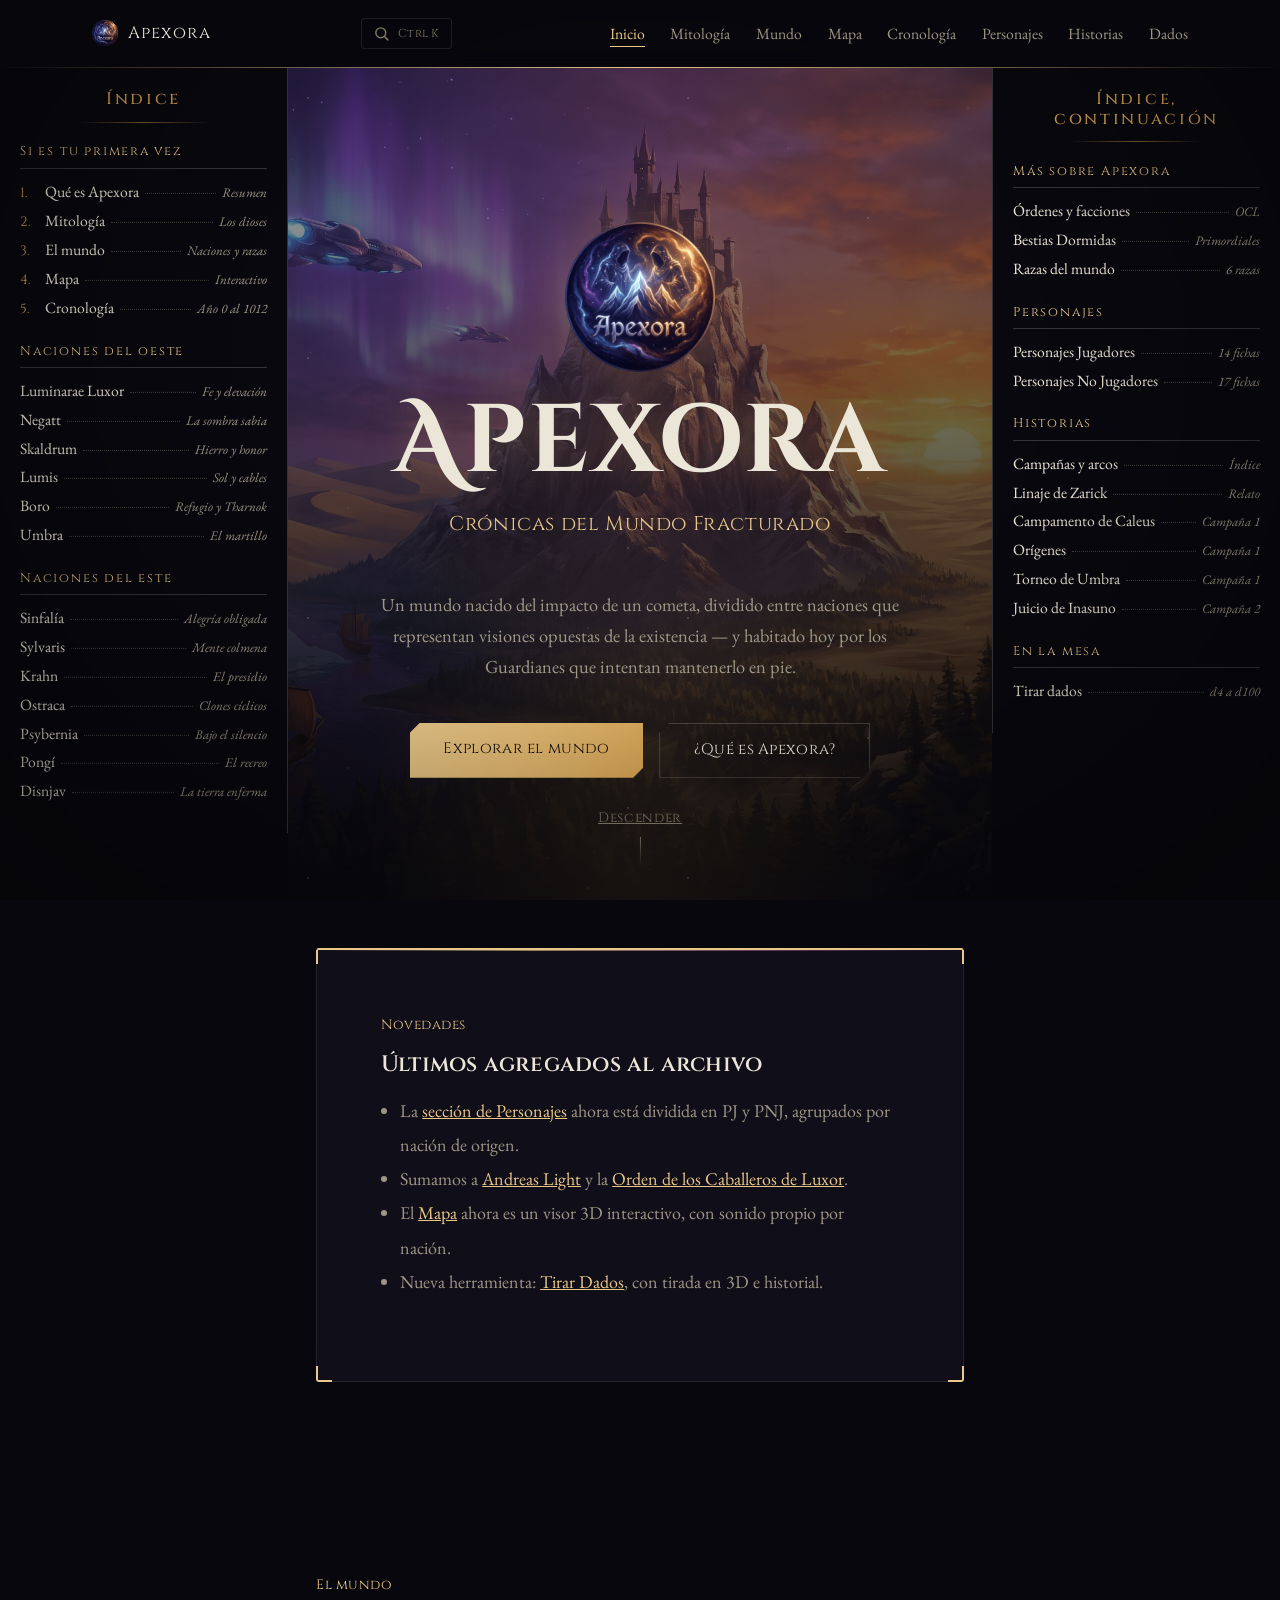
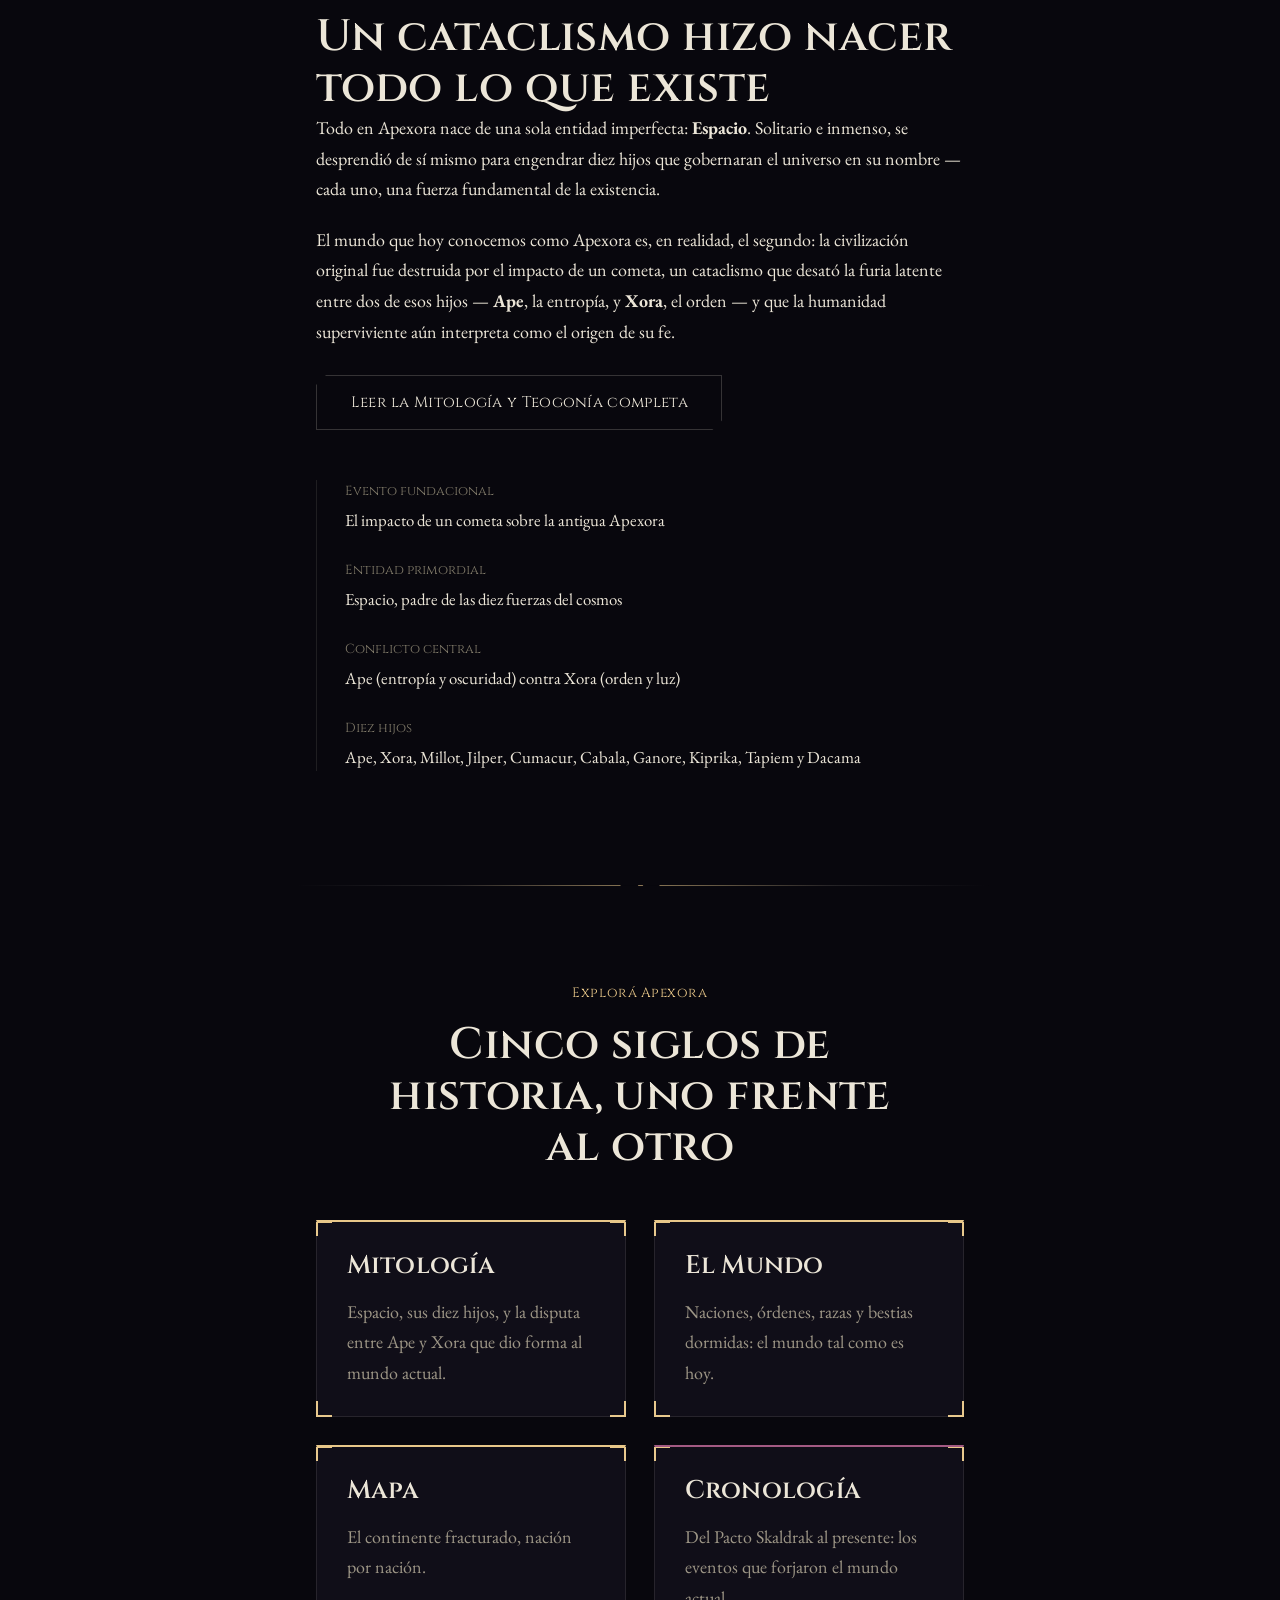
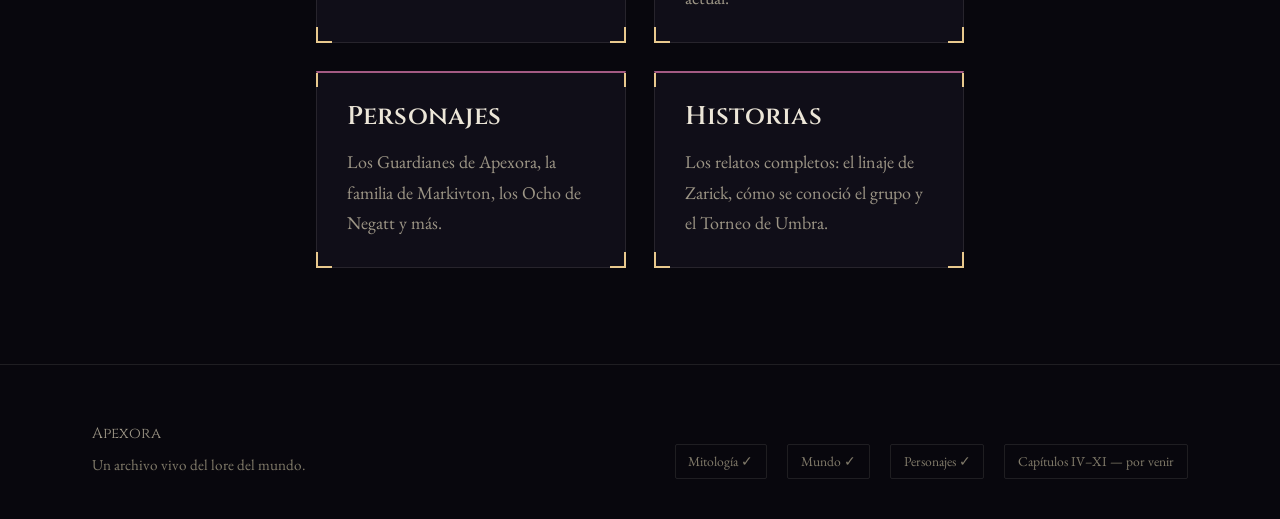
==== commit acf7d4d0: "new info" ====
--- a/index.html
+++ b/index.html
@@ -319,7 +319,7 @@
         <li><a href="mitologia.html"><span class="ix-name">Mitología</span><span class="ix-lead" aria-hidden="true"></span><span class="ix-note">Los dioses</span></a></li>
         <li><a href="mundo.html"><span class="ix-name">El mundo</span><span class="ix-lead" aria-hidden="true"></span><span class="ix-note">Naciones y razas</span></a></li>
         <li><a href="mapa.html"><span class="ix-name">Mapa</span><span class="ix-lead" aria-hidden="true"></span><span class="ix-note">Interactivo</span></a></li>
-        <li><a href="linea-tiempo.html"><span class="ix-name">Cronología</span><span class="ix-lead" aria-hidden="true"></span><span class="ix-note">Año 0 al 912</span></a></li>
+        <li><a href="linea-tiempo.html"><span class="ix-name">Cronología</span><span class="ix-lead" aria-hidden="true"></span><span class="ix-note">Año 0 al 1012</span></a></li>
       </ol>
     </details>
 
@@ -468,7 +468,7 @@
       <summary>Personajes</summary>
       <ul class="ix-list">
         <li><a href="personajes.html#pj"><span class="ix-name">Personajes Jugadores</span><span class="ix-lead" aria-hidden="true"></span><span class="ix-note">14 fichas</span></a></li>
-        <li><a href="personajes.html#pnj"><span class="ix-name">Personajes No Jugadores</span><span class="ix-lead" aria-hidden="true"></span><span class="ix-note">11 fichas</span></a></li>
+        <li><a href="personajes.html#pnj"><span class="ix-name">Personajes No Jugadores</span><span class="ix-lead" aria-hidden="true"></span><span class="ix-note">17 fichas</span></a></li>
       </ul>
     </details>
 
--- a/css/style.css
+++ b/css/style.css
@@ -1363,7 +1363,7 @@
 }
 
 .char-portrait.pumbra {
-  color: #f4ecd8;
+  color: #7a0000;
   background:
     radial-gradient(circle at 28% 22%, rgba(255,255,255,0.16), transparent 55%),
     linear-gradient(135deg, var(--umbra-soft), var(--umbra));
@@ -1466,6 +1466,10 @@
 
 @media (max-width: 560px) {
   .nav-search-kbd { display: none; }
+}
+
+.search-overlay[hidden] {
+  display: none;
 }
 
 .search-overlay {
